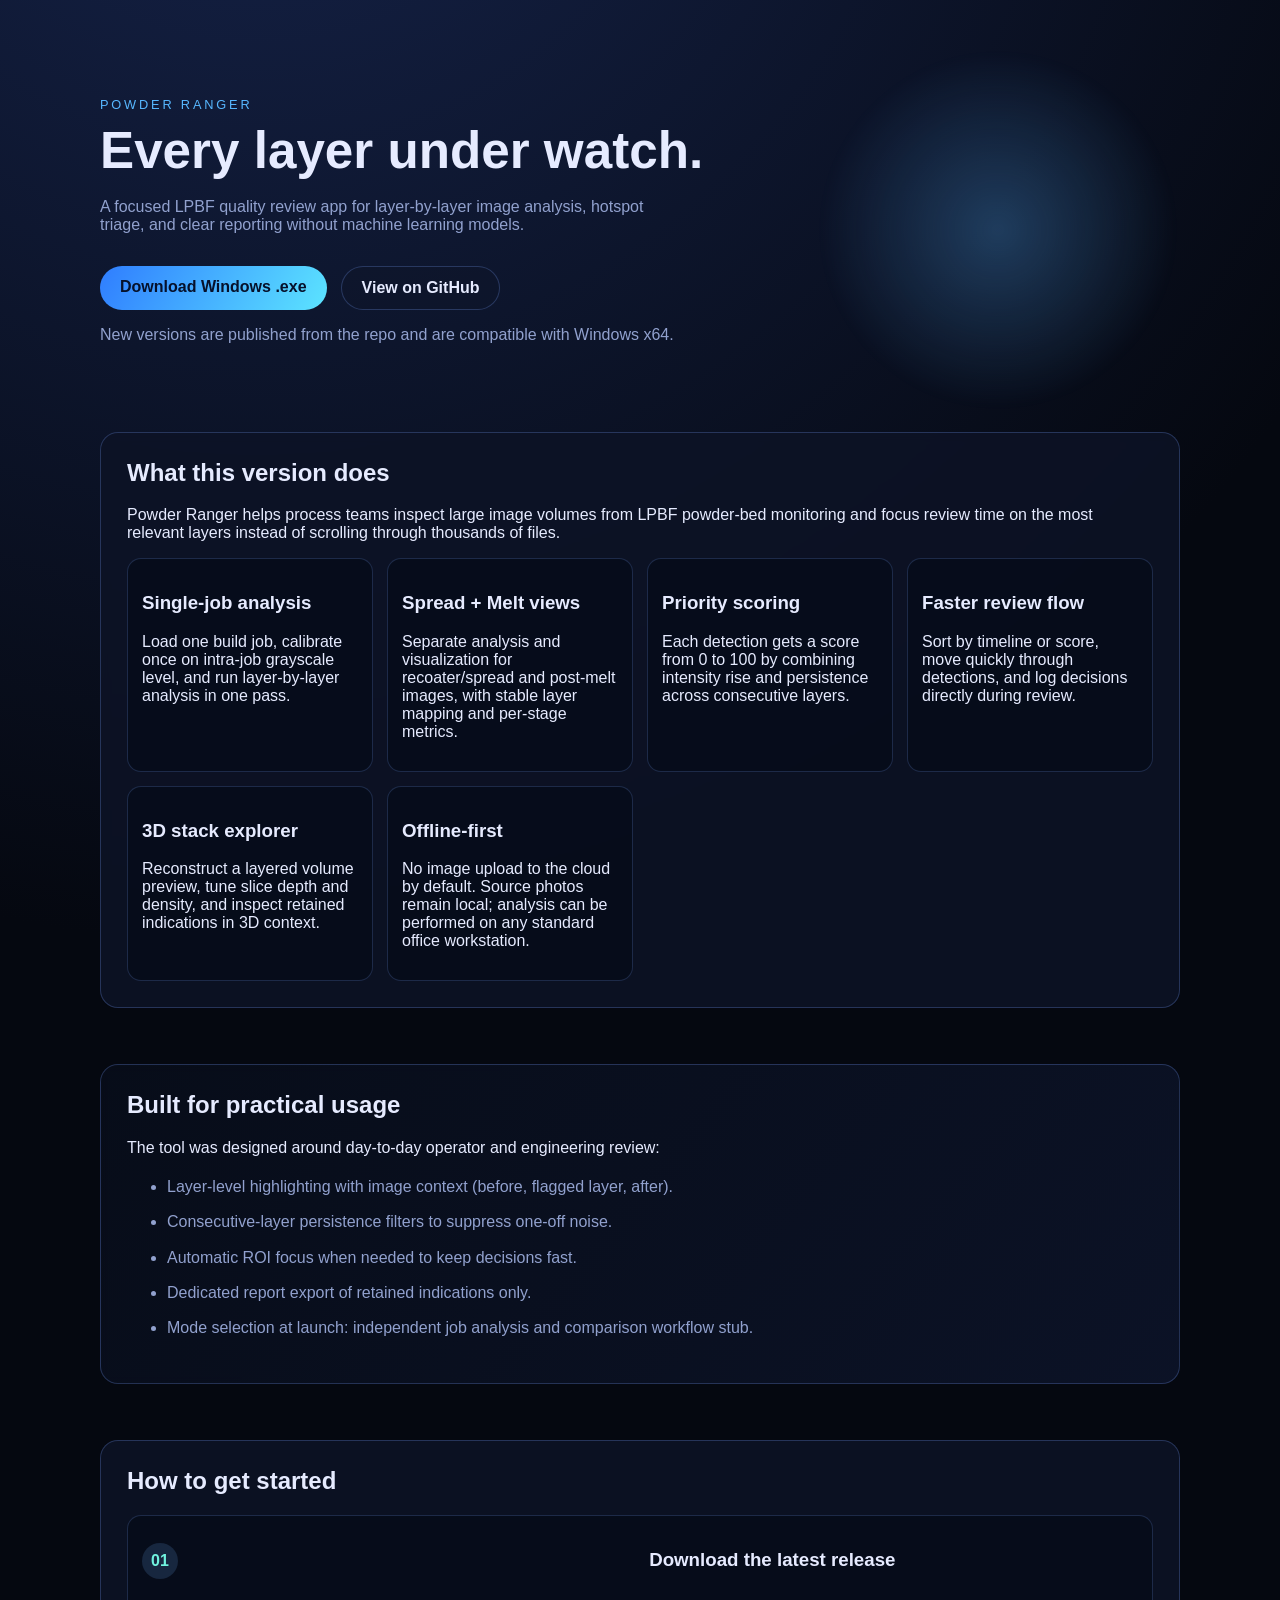
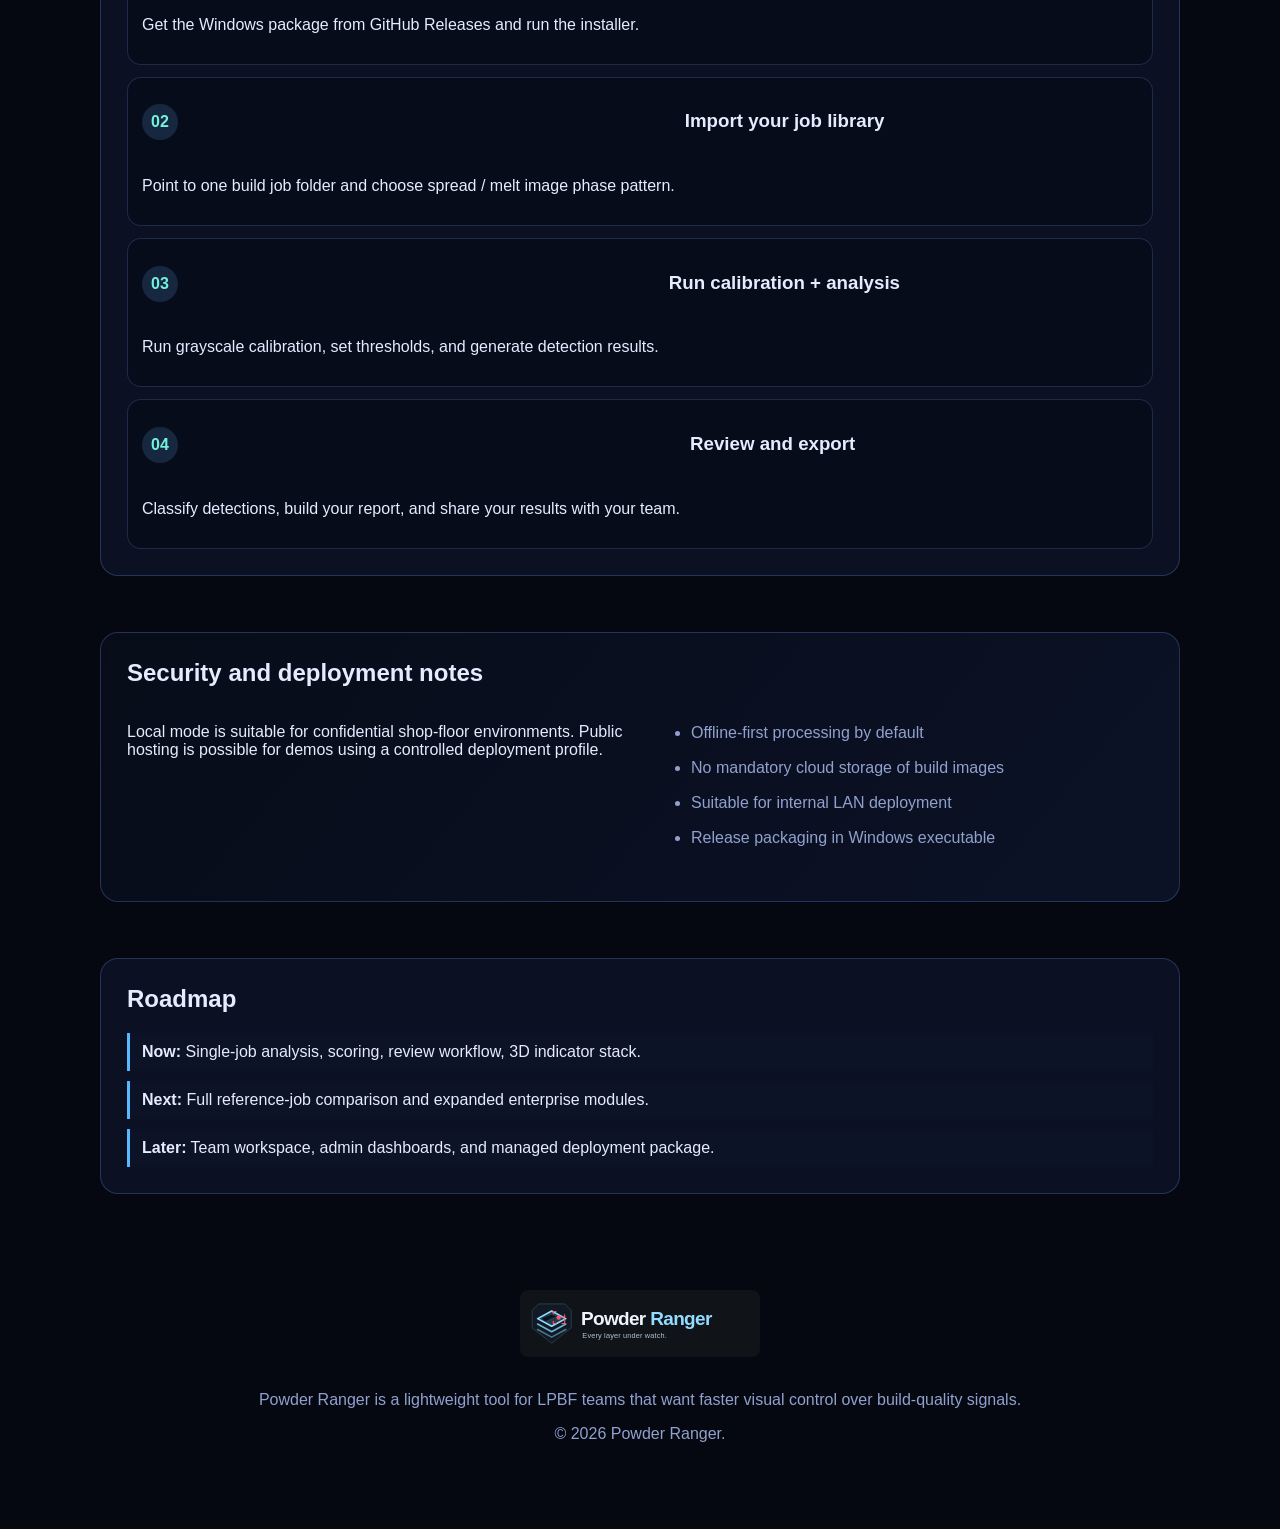
==== lpbf_inspector/docs/index.html @ 80b5e418 "chore: publish clean project snapshot" ====
<!doctype html>
<html lang="en">
<head>
  <meta charset="utf-8" />
  <meta name="viewport" content="width=device-width, initial-scale=1" />
  <title>Powder Ranger — Powders + Layer Monitoring</title>
  <meta
    name="description"
    content="Powder Ranger is an offline LPBF build-monitoring tool for fast visual triage of melt-pool and powder-bed image sequences."
  />
  <link rel="icon" type="image/svg+xml" href="assets/powder-ranger-icon.svg" />
  <link rel="preconnect" href="https://fonts.gstatic.com" />
  <link rel="stylesheet" href="styles.css" />
</head>
<body>
  <header class="hero">
    <div class="container">
      <p class="eyebrow">Powder Ranger</p>
      <h1>Every layer under watch.</h1>
      <p class="subtitle">
        A focused LPBF quality review app for layer-by-layer image analysis, hotspot triage,
        and clear reporting without machine learning models.
      </p>
      <div class="hero-actions">
        <a class="btn btn-primary" href="https://github.com/YOUR_ORG/YOUR_REPO/releases/latest" target="_blank" rel="noopener">
          Download Windows .exe
        </a>
        <a class="btn btn-secondary" href="https://github.com/YOUR_ORG/YOUR_REPO" target="_blank" rel="noopener">
          View on GitHub
        </a>
      </div>
      <p class="muted">
        New versions are published from the repo and are compatible with Windows x64.
      </p>
    </div>
    <div class="glow" aria-hidden="true"></div>
  </header>

  <main>
    <section class="container section">
      <h2>What this version does</h2>
      <p>
        Powder Ranger helps process teams inspect large image volumes from LPBF powder-bed monitoring
        and focus review time on the most relevant layers instead of scrolling through thousands of files.
      </p>
      <div class="grid cards">
        <article>
          <h3>Single-job analysis</h3>
          <p>
            Load one build job, calibrate once on intra-job grayscale level, and run layer-by-layer
            analysis in one pass.
          </p>
        </article>
        <article>
          <h3>Spread + Melt views</h3>
          <p>
            Separate analysis and visualization for recoater/spread and post-melt images, with stable layer mapping and
            per-stage metrics.
          </p>
        </article>
        <article>
          <h3>Priority scoring</h3>
          <p>
            Each detection gets a score from 0 to 100 by combining intensity rise and persistence across
            consecutive layers.
          </p>
        </article>
        <article>
          <h3>Faster review flow</h3>
          <p>
            Sort by timeline or score, move quickly through detections, and log decisions directly
            during review.
          </p>
        </article>
        <article>
          <h3>3D stack explorer</h3>
          <p>
            Reconstruct a layered volume preview, tune slice depth and density, and inspect retained indications
            in 3D context.
          </p>
        </article>
        <article>
          <h3>Offline-first</h3>
          <p>
            No image upload to the cloud by default. Source photos remain local; analysis can be performed on any
            standard office workstation.
          </p>
        </article>
      </div>
    </section>

    <section class="container section alt">
      <h2>Built for practical usage</h2>
      <div class="feature-list">
        <p>
          The tool was designed around day-to-day operator and engineering review:
        </p>
        <ul>
          <li>Layer-level highlighting with image context (before, flagged layer, after).</li>
          <li>Consecutive-layer persistence filters to suppress one-off noise.</li>
          <li>Automatic ROI focus when needed to keep decisions fast.</li>
          <li>Dedicated report export of retained indications only.</li>
          <li>Mode selection at launch: independent job analysis and comparison workflow stub.</li>
        </ul>
      </div>
    </section>

    <section class="container section">
      <h2>How to get started</h2>
      <div class="steps">
        <article>
          <span>01</span>
          <h3>Download the latest release</h3>
          <p>Get the Windows package from GitHub Releases and run the installer.</p>
        </article>
        <article>
          <span>02</span>
          <h3>Import your job library</h3>
          <p>Point to one build job folder and choose spread / melt image phase pattern.</p>
        </article>
        <article>
          <span>03</span>
          <h3>Run calibration + analysis</h3>
          <p>Run grayscale calibration, set thresholds, and generate detection results.</p>
        </article>
        <article>
          <span>04</span>
          <h3>Review and export</h3>
          <p>Classify detections, build your report, and share your results with your team.</p>
        </article>
      </div>
    </section>

    <section class="container section alt">
      <h2>Security and deployment notes</h2>
      <div class="grid split">
        <p>
          Local mode is suitable for confidential shop-floor environments.
          Public hosting is possible for demos using a controlled deployment profile.
        </p>
        <ul>
          <li>Offline-first processing by default</li>
          <li>No mandatory cloud storage of build images</li>
          <li>Suitable for internal LAN deployment</li>
          <li>Release packaging in Windows executable</li>
        </ul>
      </div>
    </section>

    <section class="container section">
      <h2>Roadmap</h2>
      <div class="timeline">
        <div><strong>Now:</strong> Single-job analysis, scoring, review workflow, 3D indicator stack.</div>
        <div><strong>Next:</strong> Full reference-job comparison and expanded enterprise modules.</div>
        <div><strong>Later:</strong> Team workspace, admin dashboards, and managed deployment package.</div>
      </div>
    </section>
  </main>

  <footer>
    <div class="container">
      <img src="assets/powder-ranger-logo.svg" alt="Powder Ranger logo" />
      <p>Powder Ranger is a lightweight tool for LPBF teams that want faster visual control over build-quality signals.</p>
      <p>© <span id="year"></span> Powder Ranger.</p>
    </div>
  </footer>

  <script>
    document.getElementById('year').textContent = new Date().getFullYear();
  </script>
</body>
</html>
---- lpbf_inspector/docs/styles.css ----
:root {
  --bg: #050810;
  --panel: rgba(14, 19, 38, 0.85);
  --text: #e6ebff;
  --muted: #91a1ce;
  --brand: #57b7ff;
  --brand-2: #70f2de;
  --line: rgba(120, 160, 255, 0.25);
  --ok: #72ffb8;
}

* {
  box-sizing: border-box;
}

html,
body {
  margin: 0;
  padding: 0;
  font-family: "Trebuchet MS", "Segoe UI", Arial, sans-serif;
  background: radial-gradient(circle at 20% -10%, #16244c 0%, var(--bg) 35%),
    linear-gradient(140deg, #081029 0%, #03050c 60%);
  color: var(--text);
}

a {
  color: var(--text);
  text-decoration: none;
}

.container {
  width: min(1080px, calc(100% - 48px));
  margin: 0 auto;
}

.hero {
  position: relative;
  padding: 84px 0 72px;
  overflow: hidden;
}

.eyebrow {
  color: var(--brand);
  letter-spacing: 0.22em;
  font-size: 0.8rem;
  text-transform: uppercase;
  margin-bottom: 12px;
}

h1 {
  font-size: clamp(2rem, 4vw, 3.6rem);
  margin: 0;
  line-height: 1.05;
}

.subtitle {
  max-width: 66ch;
  color: var(--muted);
  margin: 20px 0 32px;
}

.hero-actions {
  display: flex;
  gap: 14px;
  flex-wrap: wrap;
}

.btn {
  display: inline-block;
  padding: 12px 20px;
  border-radius: 999px;
  font-weight: 600;
}

.btn-primary {
  background: linear-gradient(120deg, #2f7dff, #5ce4ff);
  color: #06112b;
}

.btn-secondary {
  border: 1px solid var(--line);
  background: rgba(16, 22, 42, 0.55);
}

.muted {
  color: var(--muted);
  margin-top: 16px;
}

.glow {
  position: absolute;
  width: 360px;
  height: 360px;
  background: radial-gradient(circle, rgba(88, 178, 255, 0.28) 0%, transparent 70%);
  top: 50px;
  right: 8%;
  filter: blur(4px);
}

.section {
  margin-bottom: 56px;
  padding: 26px;
  border: 1px solid var(--line);
  border-radius: 18px;
  background: var(--panel);
  backdrop-filter: blur(5px);
}

.section h2 {
  margin-top: 0;
}

.cards {
  display: grid;
  grid-template-columns: repeat(auto-fit, minmax(220px, 1fr));
  gap: 14px;
}

.cards article,
.steps article {
  border: 1px solid rgba(120, 160, 255, 0.2);
  border-radius: 14px;
  padding: 14px;
  background: rgba(6, 11, 24, 0.65);
}

.feature-list ul,
.split ul {
  margin-top: 12px;
  color: var(--muted);
  line-height: 1.7;
}

.steps {
  display: grid;
  gap: 12px;
}

.steps article {
  display: grid;
  grid-template-columns: auto 1fr;
  gap: 10px;
  align-items: baseline;
}

.steps span {
  width: 36px;
  height: 36px;
  border-radius: 50%;
  display: inline-flex;
  align-items: center;
  justify-content: center;
  background: rgba(113, 181, 255, 0.16);
  color: var(--brand-2);
  font-weight: 700;
}

.split {
  display: grid;
  grid-template-columns: 1fr 1fr;
  gap: 22px;
  align-items: start;
}

.timeline {
  display: grid;
  gap: 10px;
}

.timeline div {
  padding: 10px 12px;
  background: rgba(16, 22, 42, 0.55);
  border-left: 3px solid var(--brand);
}

main .alt {
  background: linear-gradient(130deg, rgba(8, 13, 26, 0.88), rgba(14, 21, 44, 0.82));
}

footer {
  padding: 40px 0 70px;
  text-align: center;
  color: var(--muted);
}

footer img {
  max-width: 240px;
  margin-bottom: 14px;
}

li {
  margin-bottom: 8px;
}

@media (max-width: 780px) {
  .split {
    grid-template-columns: 1fr;
  }

  .container {
    width: min(1080px, calc(100% - 24px));
  }
}
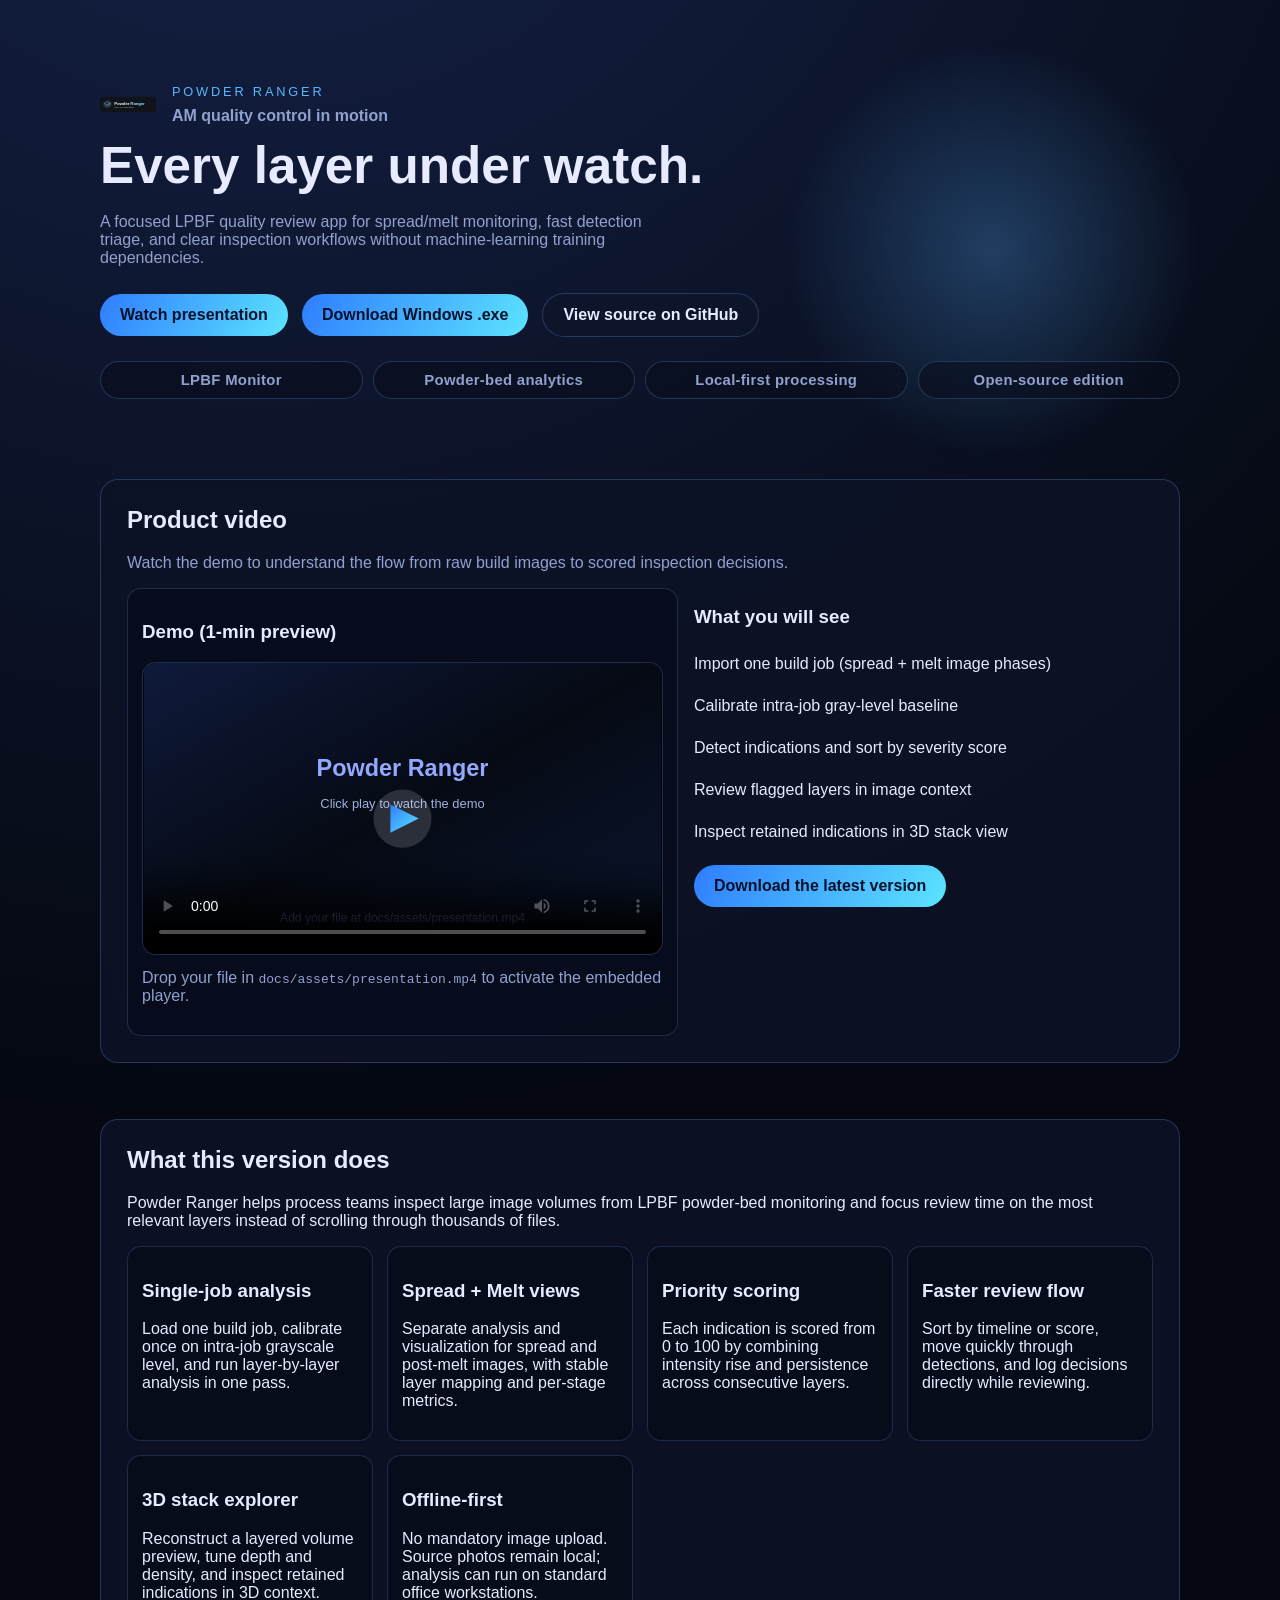
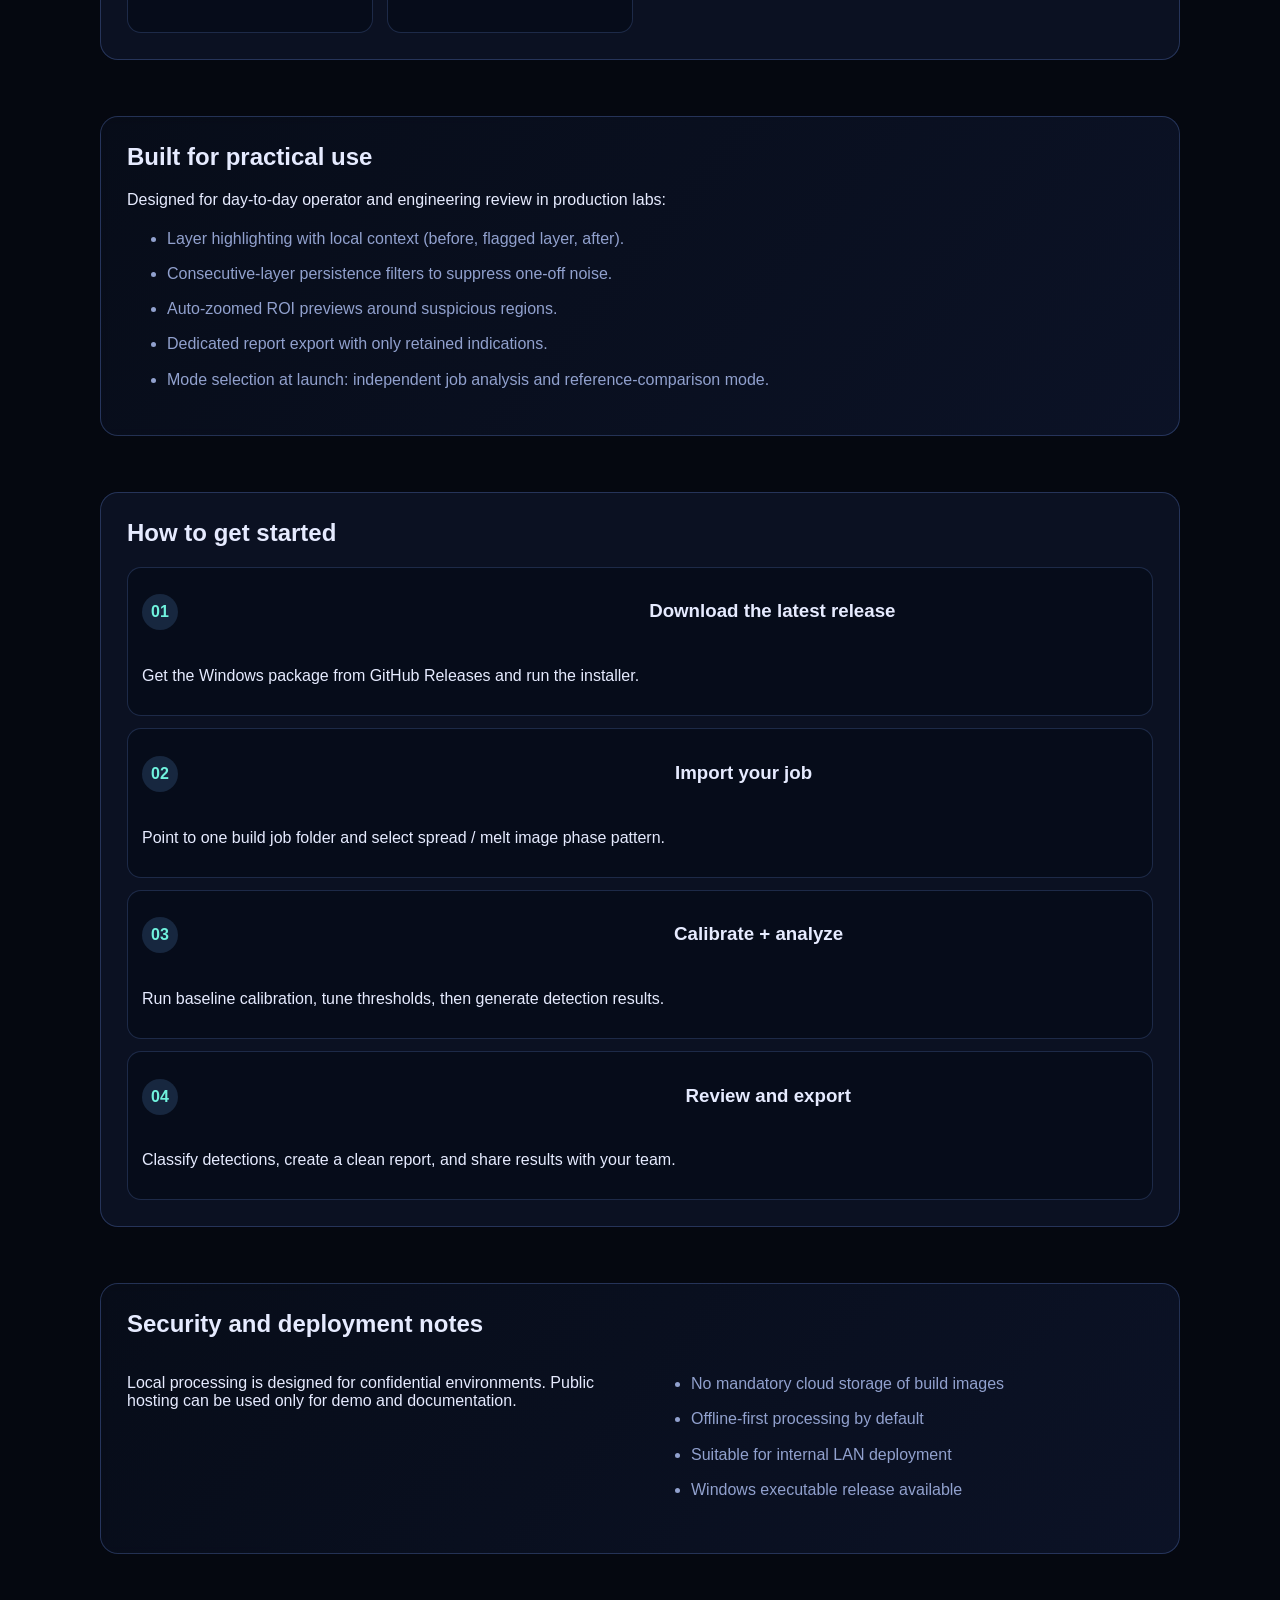
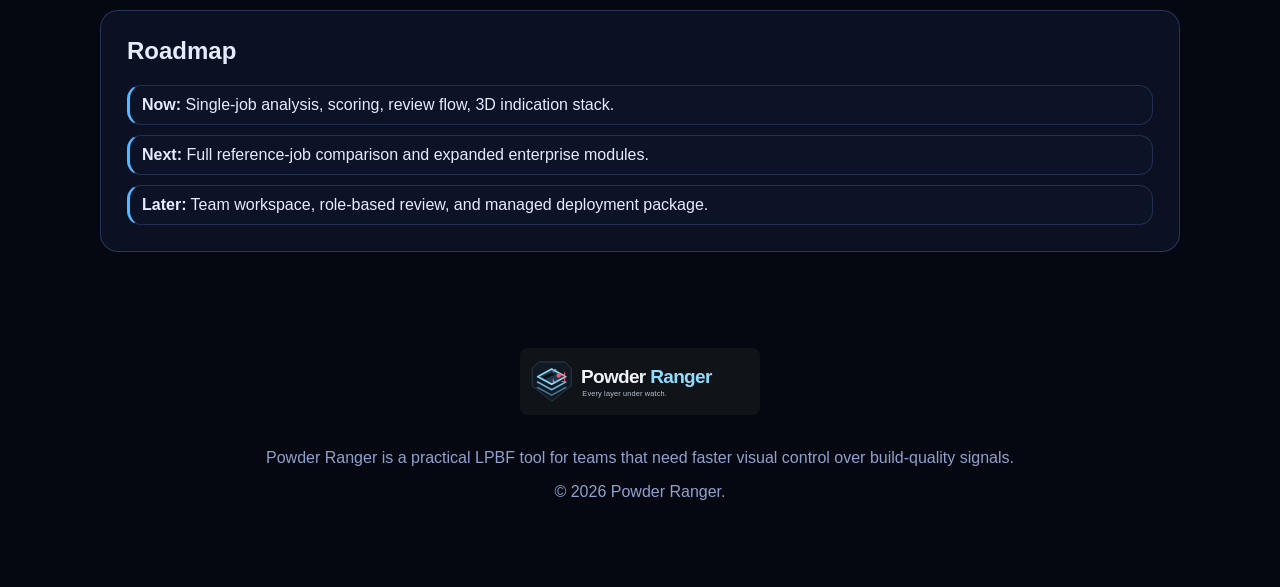
==== commit c0682399: "feat: enrich landing page with logos, hero updates and demo media section" ====
--- a/lpbf_inspector/docs/index.html
+++ b/lpbf_inspector/docs/index.html
@@ -3,10 +3,10 @@
 <head>
   <meta charset="utf-8" />
   <meta name="viewport" content="width=device-width, initial-scale=1" />
-  <title>Powder Ranger — Powders + Layer Monitoring</title>
+  <title>Powder Ranger — Every Layer Under Watch</title>
   <meta
     name="description"
-    content="Powder Ranger is an offline LPBF build-monitoring tool for fast visual triage of melt-pool and powder-bed image sequences."
+    content="Powder Ranger is an offline LPBF build-monitoring platform for fast visual triage of layer-by-layer image sequences, with scoring, persistence filtering and 3D indication mapping."
   />
   <link rel="icon" type="image/svg+xml" href="assets/powder-ranger-icon.svg" />
   <link rel="preconnect" href="https://fonts.gstatic.com" />
@@ -14,93 +14,131 @@
 </head>
 <body>
   <header class="hero">
-    <div class="container">
-      <p class="eyebrow">Powder Ranger</p>
+    <div class="container hero-content">
+      <div class="hero-brand-row">
+        <img class="hero-logo" src="assets/powder-ranger-logo.svg" alt="Powder Ranger logo" />
+        <div>
+          <p class="eyebrow">Powder Ranger</p>
+          <p class="hero-kicker">AM quality control in motion</p>
+        </div>
+      </div>
+
       <h1>Every layer under watch.</h1>
       <p class="subtitle">
-        A focused LPBF quality review app for layer-by-layer image analysis, hotspot triage,
-        and clear reporting without machine learning models.
+        A focused LPBF quality review app for spread/melt monitoring, fast detection triage, and clear inspection workflows without
+        machine-learning training dependencies.
       </p>
+
       <div class="hero-actions">
-        <a class="btn btn-primary" href="https://github.com/YOUR_ORG/YOUR_REPO/releases/latest" target="_blank" rel="noopener">
+        <a class="btn btn-primary" href="#demo">Watch presentation</a>
+        <a class="btn btn-primary" href="https://github.com/ideamatch0/POWDER_RANGERS_FREEALM/releases/latest" target="_blank" rel="noopener">
           Download Windows .exe
         </a>
-        <a class="btn btn-secondary" href="https://github.com/YOUR_ORG/YOUR_REPO" target="_blank" rel="noopener">
-          View on GitHub
+        <a class="btn btn-secondary" href="https://github.com/ideamatch0/POWDER_RANGERS_FREEALM" target="_blank" rel="noopener">
+          View source on GitHub
         </a>
       </div>
-      <p class="muted">
-        New versions are published from the repo and are compatible with Windows x64.
-      </p>
+
+      <div class="logo-strip" aria-label="Product logos and stack">
+        <div class="logo-pill">LPBF Monitor</div>
+        <div class="logo-pill">Powder-bed analytics</div>
+        <div class="logo-pill">Local-first processing</div>
+        <div class="logo-pill">Open-source edition</div>
+      </div>
     </div>
+
     <div class="glow" aria-hidden="true"></div>
   </header>
 
   <main>
+    <section id="demo" class="container section">
+      <h2>Product video</h2>
+      <p class="muted section-intro">Watch the demo to understand the flow from raw build images to scored inspection decisions.</p>
+      <div class="video-grid">
+        <article class="video-panel">
+          <h3>Demo (1-min preview)</h3>
+          <div class="video-wrap">
+            <video controls preload="metadata" poster="assets/presentation-poster.svg">
+              <source src="assets/presentation.mp4" type="video/mp4" />
+              Your browser does not support the HTML5 video tag.
+            </video>
+            <p class="muted mt-sm">Drop your file in <code>docs/assets/presentation.mp4</code> to activate the embedded player.</p>
+          </div>
+        </article>
+        <article>
+          <h3>What you will see</h3>
+          <ul class="feature-list compact">
+            <li>Import one build job (spread + melt image phases)</li>
+            <li>Calibrate intra-job gray-level baseline</li>
+            <li>Detect indications and sort by severity score</li>
+            <li>Review flagged layers in image context</li>
+            <li>Inspect retained indications in 3D stack view</li>
+          </ul>
+          <a class="btn btn-primary" href="https://github.com/ideamatch0/POWDER_RANGERS_FREEALM/releases/latest" target="_blank" rel="noopener">
+            Download the latest version
+          </a>
+        </article>
+      </div>
+    </section>
+
     <section class="container section">
       <h2>What this version does</h2>
       <p>
-        Powder Ranger helps process teams inspect large image volumes from LPBF powder-bed monitoring
-        and focus review time on the most relevant layers instead of scrolling through thousands of files.
+        Powder Ranger helps process teams inspect large image volumes from LPBF powder-bed monitoring and focus review time on the
+        most relevant layers instead of scrolling through thousands of files.
       </p>
       <div class="grid cards">
         <article>
           <h3>Single-job analysis</h3>
           <p>
-            Load one build job, calibrate once on intra-job grayscale level, and run layer-by-layer
-            analysis in one pass.
+            Load one build job, calibrate once on intra-job grayscale level, and run layer-by-layer analysis in one pass.
           </p>
         </article>
         <article>
           <h3>Spread + Melt views</h3>
           <p>
-            Separate analysis and visualization for recoater/spread and post-melt images, with stable layer mapping and
-            per-stage metrics.
+            Separate analysis and visualization for spread and post-melt images, with stable layer mapping and per-stage metrics.
           </p>
         </article>
         <article>
           <h3>Priority scoring</h3>
           <p>
-            Each detection gets a score from 0 to 100 by combining intensity rise and persistence across
-            consecutive layers.
+            Each indication is scored from 0 to 100 by combining intensity rise and persistence across consecutive layers.
           </p>
         </article>
         <article>
           <h3>Faster review flow</h3>
           <p>
-            Sort by timeline or score, move quickly through detections, and log decisions directly
-            during review.
+            Sort by timeline or score, move quickly through detections, and log decisions directly while reviewing.
           </p>
         </article>
         <article>
           <h3>3D stack explorer</h3>
           <p>
-            Reconstruct a layered volume preview, tune slice depth and density, and inspect retained indications
-            in 3D context.
+            Reconstruct a layered volume preview, tune depth and density, and inspect retained indications in 3D context.
           </p>
         </article>
         <article>
           <h3>Offline-first</h3>
           <p>
-            No image upload to the cloud by default. Source photos remain local; analysis can be performed on any
-            standard office workstation.
+            No mandatory image upload. Source photos remain local; analysis can run on standard office workstations.
           </p>
         </article>
       </div>
     </section>
 
     <section class="container section alt">
-      <h2>Built for practical usage</h2>
+      <h2>Built for practical use</h2>
       <div class="feature-list">
         <p>
-          The tool was designed around day-to-day operator and engineering review:
+          Designed for day-to-day operator and engineering review in production labs:
         </p>
         <ul>
-          <li>Layer-level highlighting with image context (before, flagged layer, after).</li>
+          <li>Layer highlighting with local context (before, flagged layer, after).</li>
           <li>Consecutive-layer persistence filters to suppress one-off noise.</li>
-          <li>Automatic ROI focus when needed to keep decisions fast.</li>
-          <li>Dedicated report export of retained indications only.</li>
-          <li>Mode selection at launch: independent job analysis and comparison workflow stub.</li>
+          <li>Auto-zoomed ROI previews around suspicious regions.</li>
+          <li>Dedicated report export with only retained indications.</li>
+          <li>Mode selection at launch: independent job analysis and reference-comparison mode.</li>
         </ul>
       </div>
     </section>
@@ -115,18 +153,18 @@
         </article>
         <article>
           <span>02</span>
-          <h3>Import your job library</h3>
-          <p>Point to one build job folder and choose spread / melt image phase pattern.</p>
+          <h3>Import your job</h3>
+          <p>Point to one build job folder and select spread / melt image phase pattern.</p>
         </article>
         <article>
           <span>03</span>
-          <h3>Run calibration + analysis</h3>
-          <p>Run grayscale calibration, set thresholds, and generate detection results.</p>
+          <h3>Calibrate + analyze</h3>
+          <p>Run baseline calibration, tune thresholds, then generate detection results.</p>
         </article>
         <article>
           <span>04</span>
           <h3>Review and export</h3>
-          <p>Classify detections, build your report, and share your results with your team.</p>
+          <p>Classify detections, create a clean report, and share results with your team.</p>
         </article>
       </div>
     </section>
@@ -135,14 +173,13 @@
       <h2>Security and deployment notes</h2>
       <div class="grid split">
         <p>
-          Local mode is suitable for confidential shop-floor environments.
-          Public hosting is possible for demos using a controlled deployment profile.
+          Local processing is designed for confidential environments. Public hosting can be used only for demo and documentation.
         </p>
         <ul>
+          <li>No mandatory cloud storage of build images</li>
           <li>Offline-first processing by default</li>
-          <li>No mandatory cloud storage of build images</li>
           <li>Suitable for internal LAN deployment</li>
-          <li>Release packaging in Windows executable</li>
+          <li>Windows executable release available</li>
         </ul>
       </div>
     </section>
@@ -150,9 +187,9 @@
     <section class="container section">
       <h2>Roadmap</h2>
       <div class="timeline">
-        <div><strong>Now:</strong> Single-job analysis, scoring, review workflow, 3D indicator stack.</div>
+        <div><strong>Now:</strong> Single-job analysis, scoring, review flow, 3D indication stack.</div>
         <div><strong>Next:</strong> Full reference-job comparison and expanded enterprise modules.</div>
-        <div><strong>Later:</strong> Team workspace, admin dashboards, and managed deployment package.</div>
+        <div><strong>Later:</strong> Team workspace, role-based review, and managed deployment package.</div>
       </div>
     </section>
   </main>
@@ -160,7 +197,7 @@
   <footer>
     <div class="container">
       <img src="assets/powder-ranger-logo.svg" alt="Powder Ranger logo" />
-      <p>Powder Ranger is a lightweight tool for LPBF teams that want faster visual control over build-quality signals.</p>
+      <p>Powder Ranger is a practical LPBF tool for teams that need faster visual control over build-quality signals.</p>
       <p>© <span id="year"></span> Powder Ranger.</p>
     </div>
   </footer>
--- a/lpbf_inspector/docs/styles.css
+++ b/lpbf_inspector/docs/styles.css
@@ -39,12 +39,35 @@
   overflow: hidden;
 }
 
+.hero-content {
+  position: relative;
+  z-index: 1;
+}
+
 .eyebrow {
   color: var(--brand);
   letter-spacing: 0.22em;
   font-size: 0.8rem;
   text-transform: uppercase;
-  margin-bottom: 12px;
+  margin: 0;
+}
+
+.hero-kicker {
+  margin: 8px 0 0;
+  color: var(--muted);
+  font-weight: 600;
+}
+
+.hero-brand-row {
+  display: flex;
+  align-items: center;
+  gap: 16px;
+  margin-bottom: 14px;
+}
+
+.hero-logo {
+  width: 56px;
+  height: auto;
 }
 
 h1 {
@@ -56,13 +79,14 @@
 .subtitle {
   max-width: 66ch;
   color: var(--muted);
-  margin: 20px 0 32px;
+  margin: 20px 0 26px;
 }
 
 .hero-actions {
   display: flex;
   gap: 14px;
   flex-wrap: wrap;
+  align-items: center;
 }
 
 .btn {
@@ -84,17 +108,43 @@
 
 .muted {
   color: var(--muted);
-  margin-top: 16px;
+}
+
+.mt-sm {
+  margin-top: 10px;
 }
 
 .glow {
   position: absolute;
-  width: 360px;
-  height: 360px;
+  width: 420px;
+  height: 420px;
   background: radial-gradient(circle, rgba(88, 178, 255, 0.28) 0%, transparent 70%);
-  top: 50px;
-  right: 8%;
+  top: 40px;
+  right: 6%;
   filter: blur(4px);
+}
+
+.logo-strip {
+  display: grid;
+  grid-template-columns: repeat(auto-fit, minmax(170px, 1fr));
+  gap: 10px;
+  margin-top: 24px;
+}
+
+.logo-pill {
+  padding: 10px 14px;
+  border-radius: 999px;
+  border: 1px solid var(--line);
+  background: rgba(8, 13, 26, 0.55);
+  color: var(--muted);
+  text-align: center;
+  font-weight: 600;
+  letter-spacing: 0.02em;
+  font-size: 0.93rem;
+}
+
+main {
+  padding-top: 8px;
 }
 
 .section {
@@ -110,6 +160,10 @@
   margin-top: 0;
 }
 
+.section-intro {
+  margin-top: 0;
+}
+
 .cards {
   display: grid;
   grid-template-columns: repeat(auto-fit, minmax(220px, 1fr));
@@ -117,7 +171,10 @@
 }
 
 .cards article,
-.steps article {
+.steps article,
+.logo-tile,
+.video-panel,
+.timeline div {
   border: 1px solid rgba(120, 160, 255, 0.2);
   border-radius: 14px;
   padding: 14px;
@@ -129,6 +186,37 @@
   margin-top: 12px;
   color: var(--muted);
   line-height: 1.7;
+}
+
+.feature-list.compact {
+  list-style: none;
+  padding-left: 0;
+}
+
+.feature-list.compact li {
+  padding: 8px 0 8px 0;
+}
+
+.video-grid {
+  display: grid;
+  grid-template-columns: 1.2fr 1fr;
+  gap: 16px;
+}
+
+.video-wrap {
+  margin-top: 12px;
+}
+
+.video-wrap video,
+.video-wrap iframe {
+  width: 100%;
+  border: 1px solid var(--line);
+  border-radius: 14px;
+  background: #02050d;
+}
+
+.video-wrap video {
+  aspect-ratio: 16 / 9;
 }
 
 .steps {
@@ -193,7 +281,8 @@
 }
 
 @media (max-width: 780px) {
-  .split {
+  .split,
+  .video-grid {
     grid-template-columns: 1fr;
   }
 
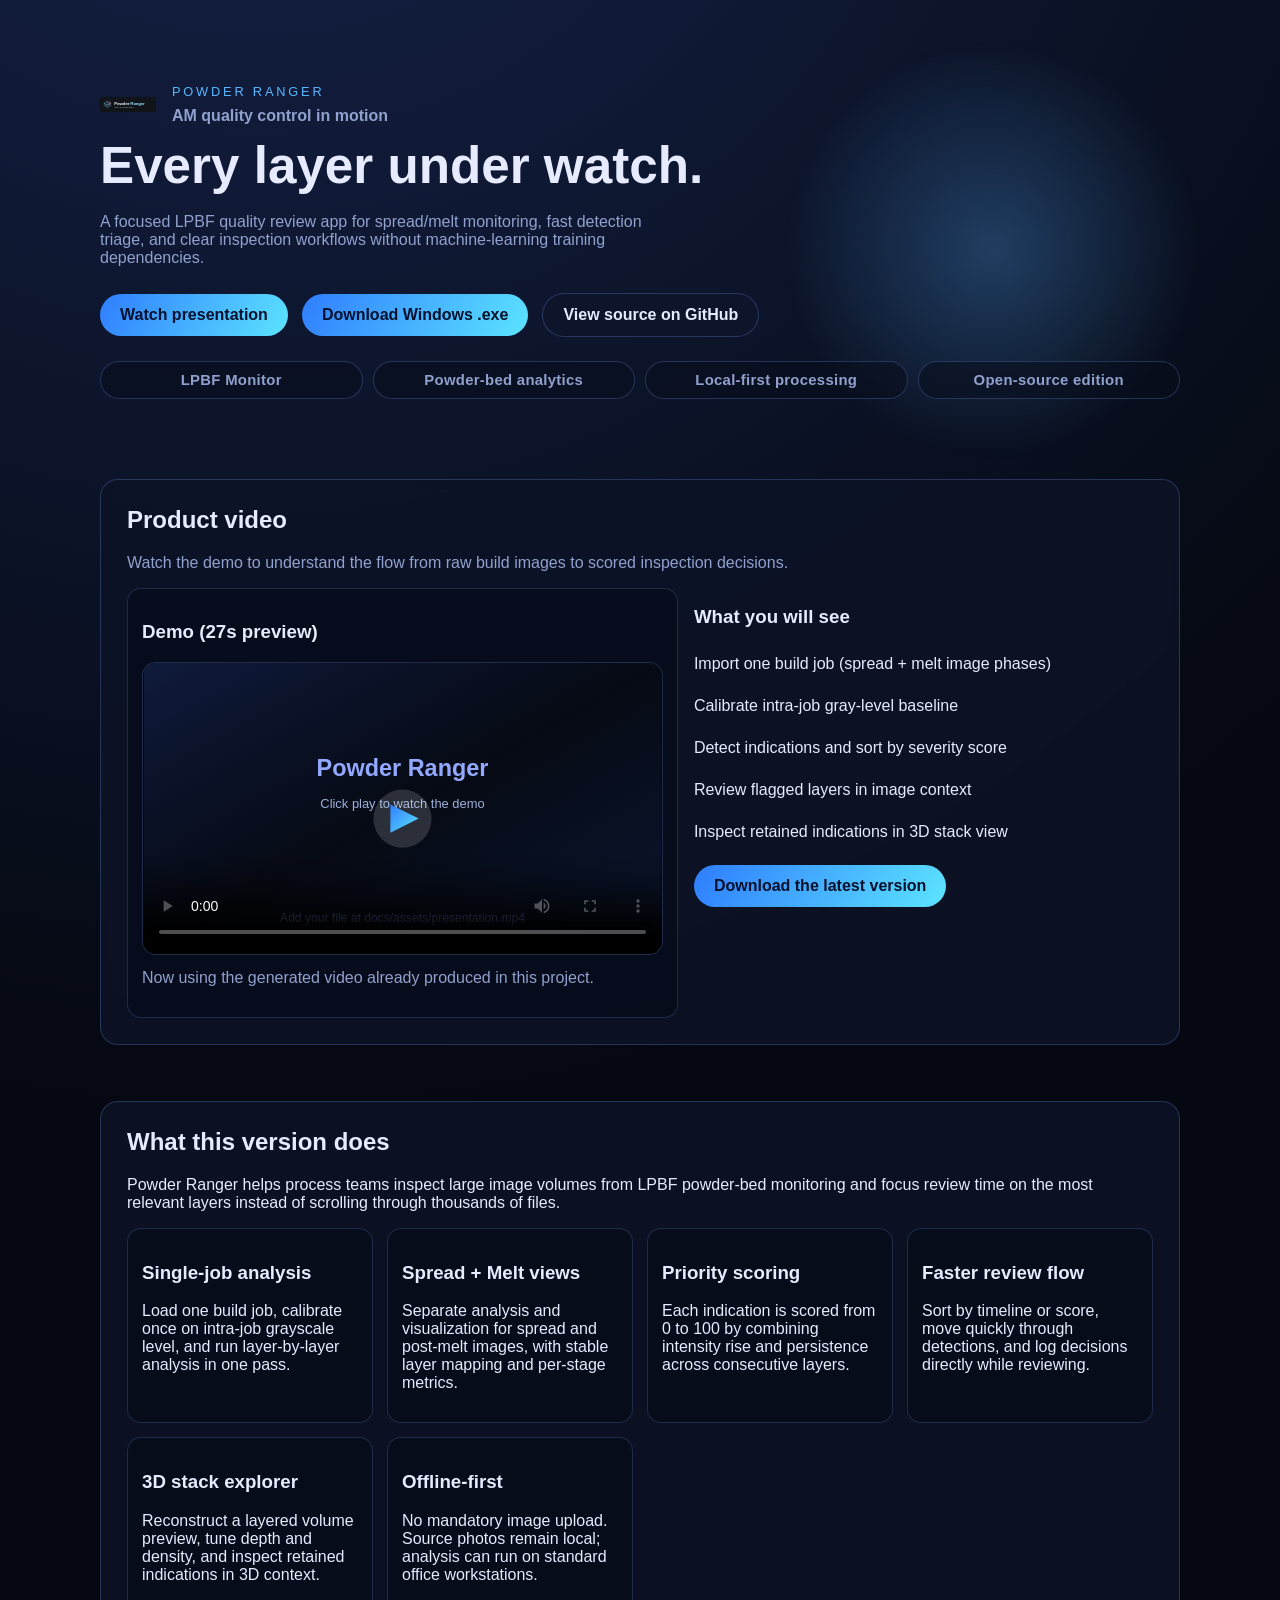
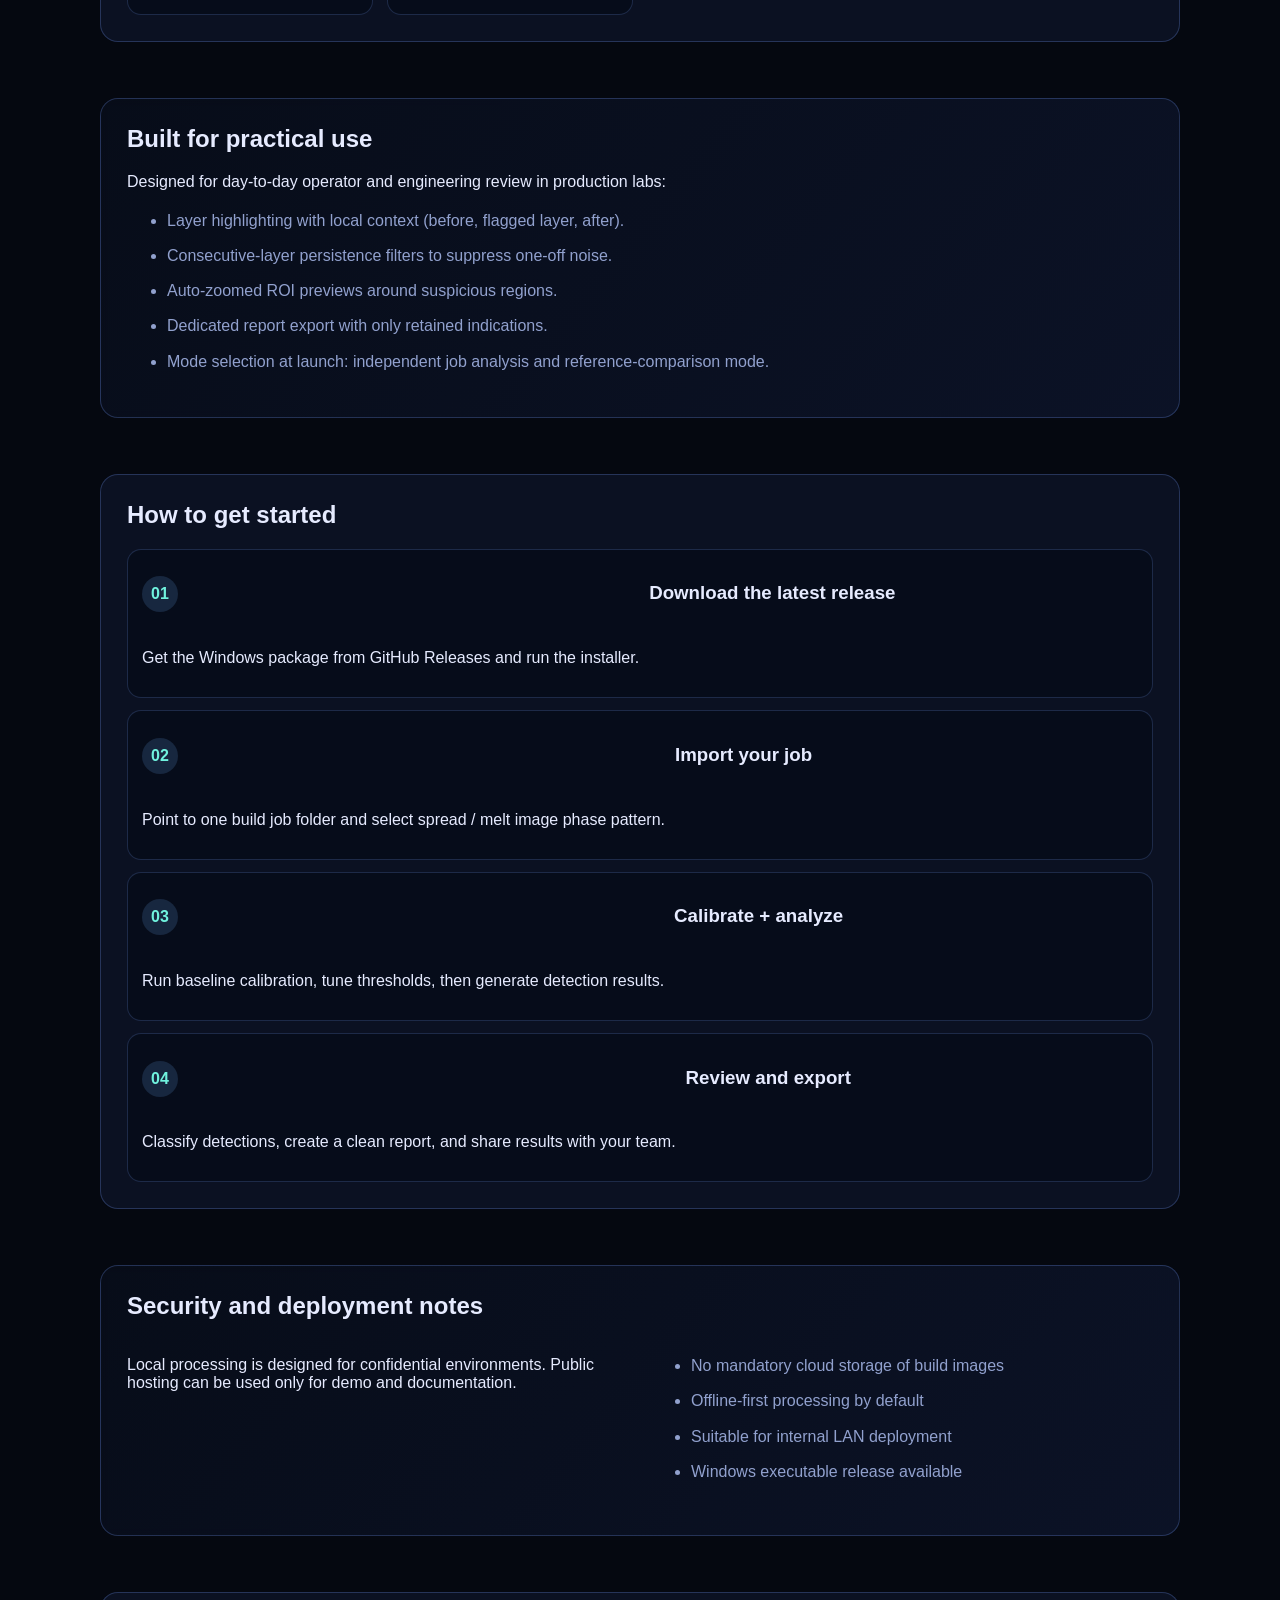
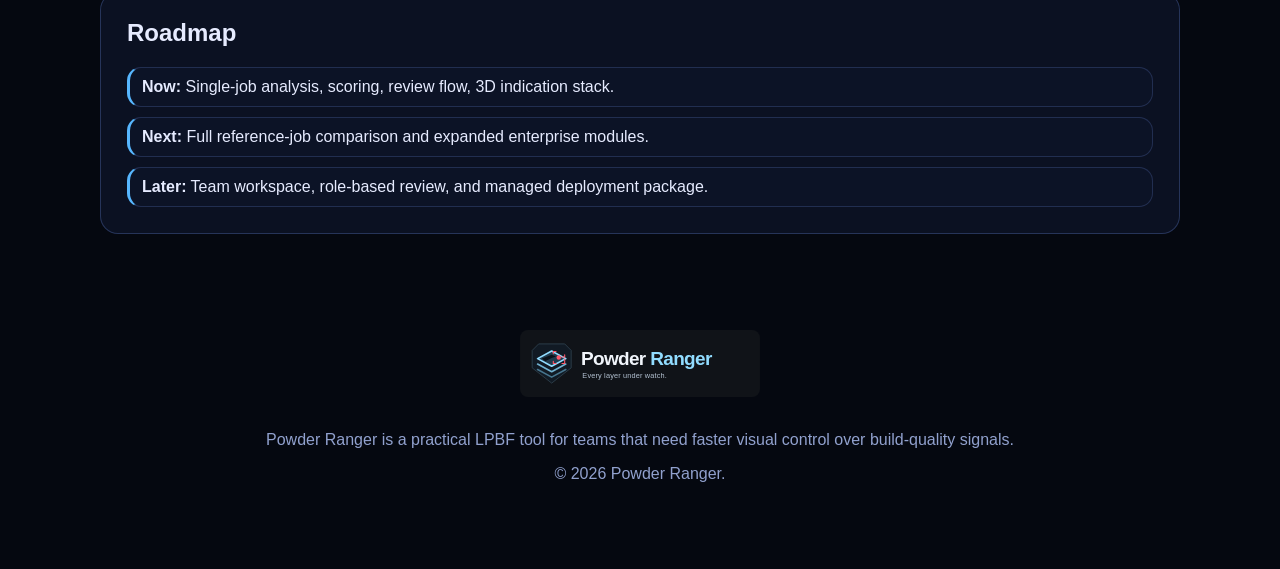
==== commit 74ff9a9b: "Use generated demo video in GitHub Pages landing" ====
--- a/lpbf_inspector/docs/index.html
+++ b/lpbf_inspector/docs/index.html
@@ -56,13 +56,13 @@
       <p class="muted section-intro">Watch the demo to understand the flow from raw build images to scored inspection decisions.</p>
       <div class="video-grid">
         <article class="video-panel">
-          <h3>Demo (1-min preview)</h3>
+          <h3>Demo (27s preview)</h3>
           <div class="video-wrap">
             <video controls preload="metadata" poster="assets/presentation-poster.svg">
               <source src="assets/presentation.mp4" type="video/mp4" />
               Your browser does not support the HTML5 video tag.
             </video>
-            <p class="muted mt-sm">Drop your file in <code>docs/assets/presentation.mp4</code> to activate the embedded player.</p>
+            <p class="muted mt-sm">Now using the generated video already produced in this project.</p>
           </div>
         </article>
         <article>
@@ -207,3 +207,4 @@
   </script>
 </body>
 </html>
+
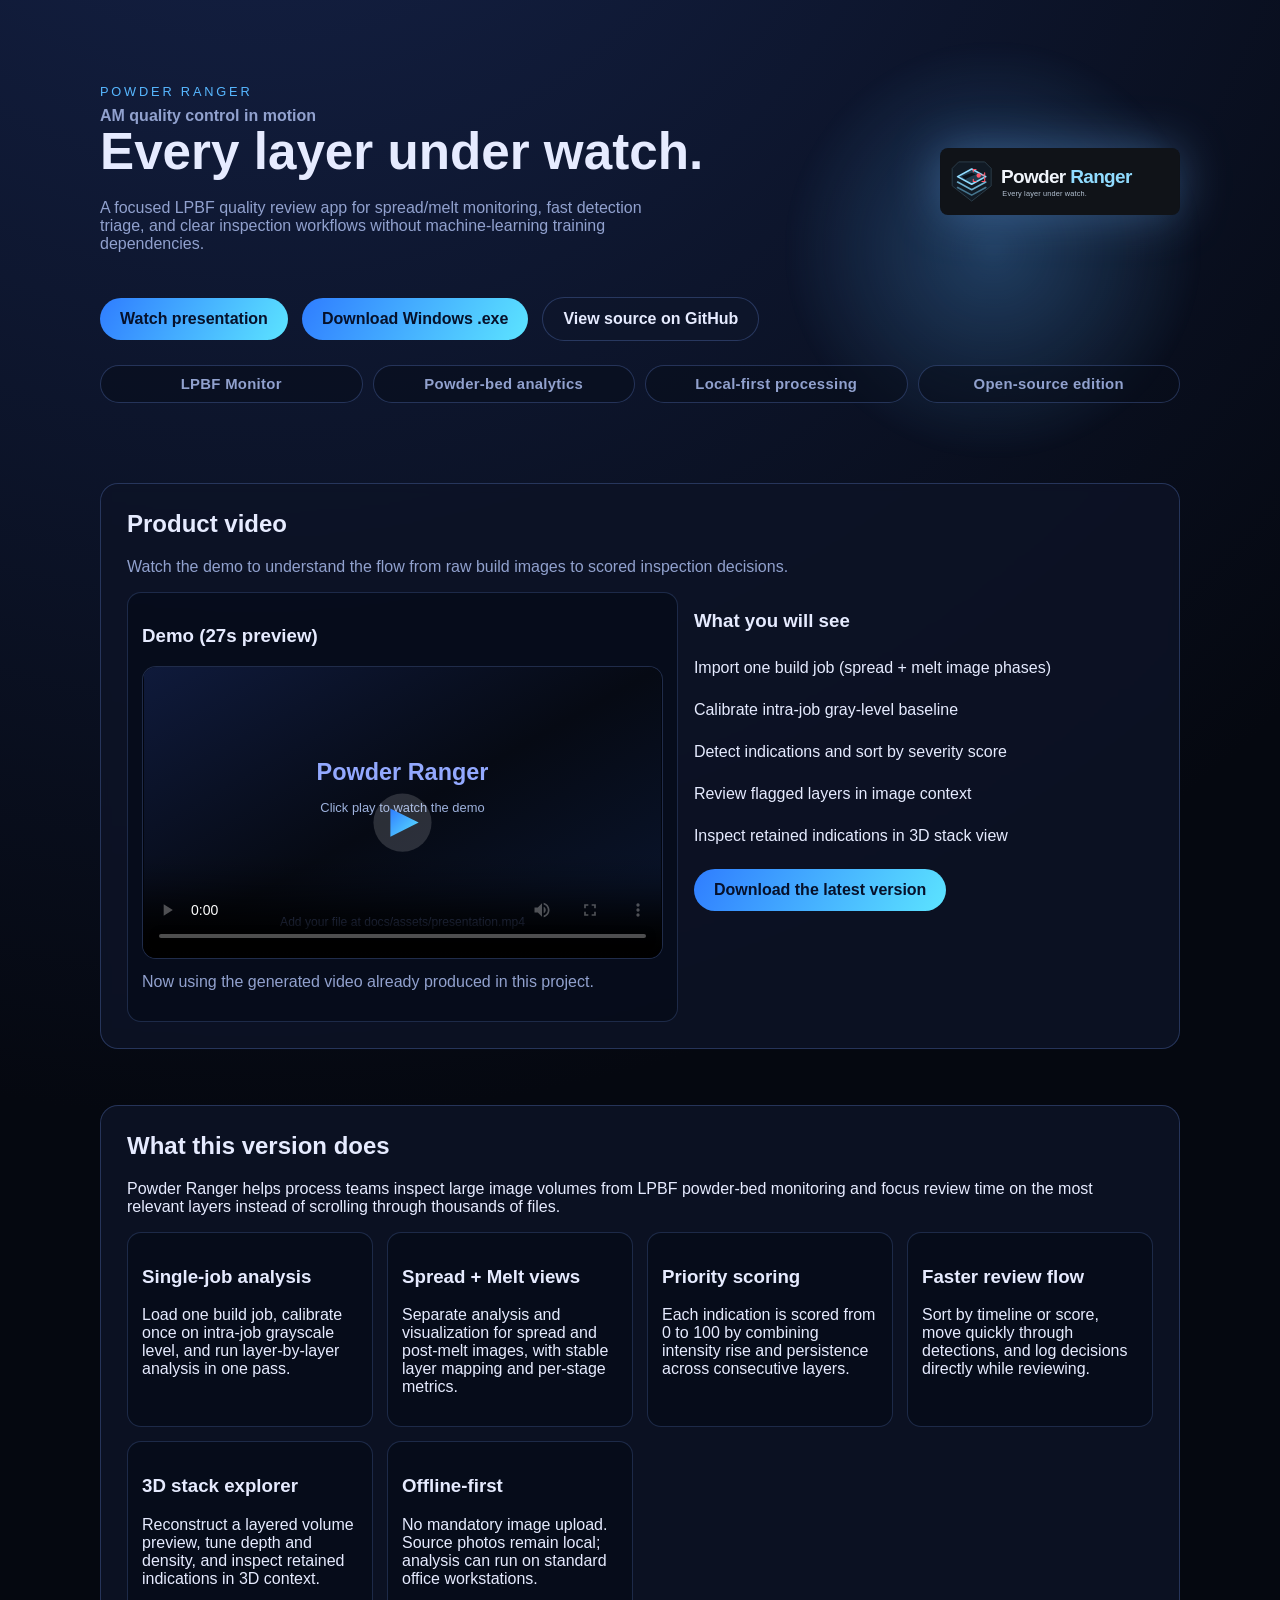
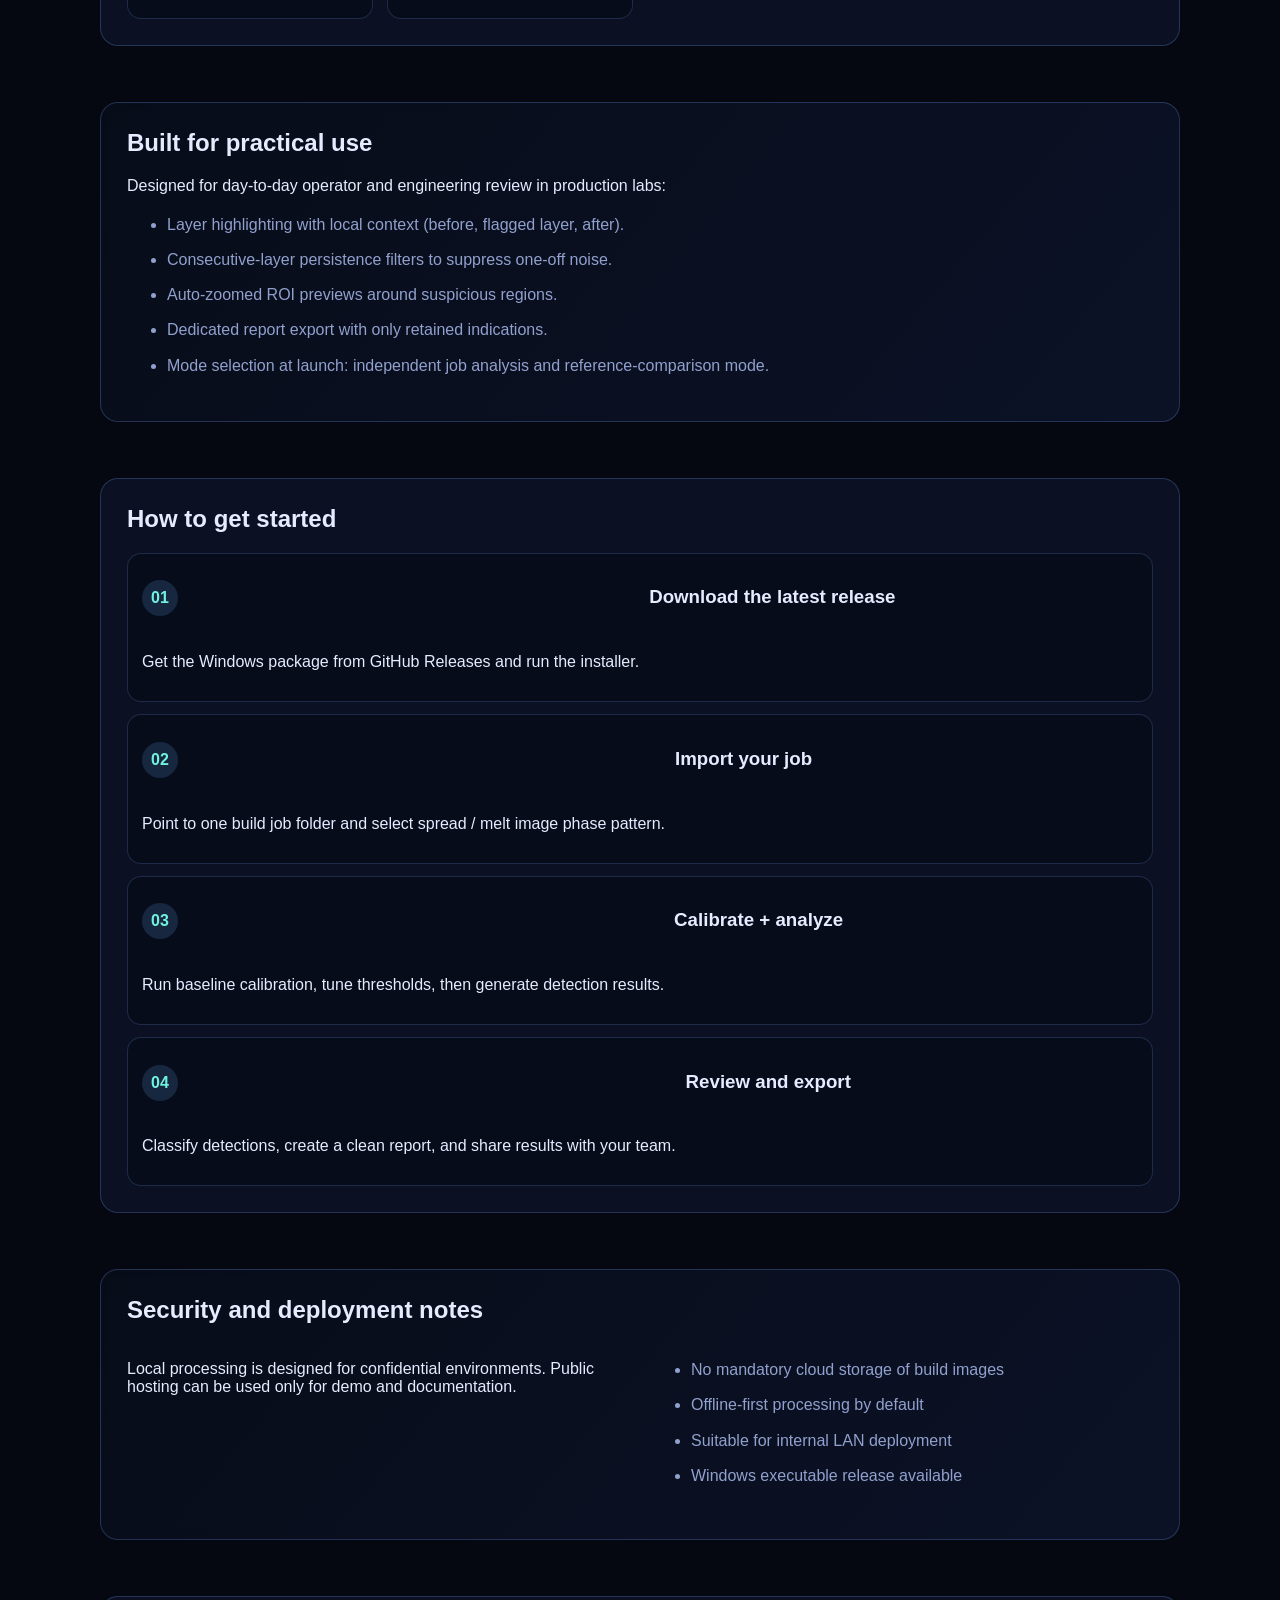
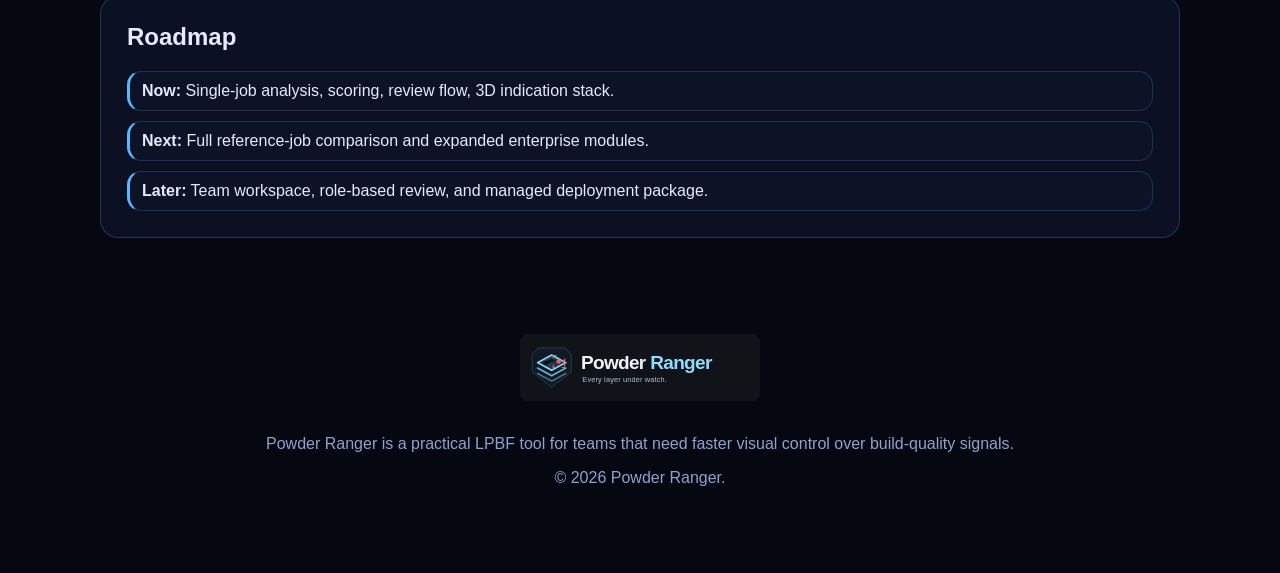
==== commit da47c0da: "Refine landing hero layout with large logo beside headline" ====
--- a/lpbf_inspector/docs/index.html
+++ b/lpbf_inspector/docs/index.html
@@ -15,19 +15,18 @@
 <body>
   <header class="hero">
     <div class="container hero-content">
-      <div class="hero-brand-row">
-        <img class="hero-logo" src="assets/powder-ranger-logo.svg" alt="Powder Ranger logo" />
+      <div class="hero-title-row">
         <div>
           <p class="eyebrow">Powder Ranger</p>
           <p class="hero-kicker">AM quality control in motion</p>
+          <h1>Every layer under watch.</h1>
+          <p class="subtitle">
+            A focused LPBF quality review app for spread/melt monitoring, fast detection triage, and clear inspection workflows without
+            machine-learning training dependencies.
+          </p>
         </div>
-      </div>
-
-      <h1>Every layer under watch.</h1>
-      <p class="subtitle">
-        A focused LPBF quality review app for spread/melt monitoring, fast detection triage, and clear inspection workflows without
-        machine-learning training dependencies.
-      </p>
+        <img class="hero-logo-large" src="assets/powder-ranger-logo.svg" alt="Powder Ranger logo" />
+      </div>
 
       <div class="hero-actions">
         <a class="btn btn-primary" href="#demo">Watch presentation</a>
--- a/lpbf_inspector/docs/styles.css
+++ b/lpbf_inspector/docs/styles.css
@@ -44,6 +44,14 @@
   z-index: 1;
 }
 
+.hero-title-row {
+  display: grid;
+  grid-template-columns: 1fr auto;
+  gap: 24px;
+  align-items: center;
+  margin-bottom: 18px;
+}
+
 .eyebrow {
   color: var(--brand);
   letter-spacing: 0.22em;
@@ -65,9 +73,11 @@
   margin-bottom: 14px;
 }
 
-.hero-logo {
-  width: 56px;
+.hero-logo-large {
+  width: clamp(120px, 22vw, 240px);
   height: auto;
+  justify-self: end;
+  filter: drop-shadow(0 0 24px rgba(114, 183, 255, 0.35));
 }
 
 h1 {
@@ -289,4 +299,17 @@
   .container {
     width: min(1080px, calc(100% - 24px));
   }
-}
+
+  .hero-title-row {
+    grid-template-columns: 1fr;
+  }
+
+  .hero-logo-large {
+    width: 130px;
+    justify-self: start;
+  }
+
+  h1 {
+    font-size: clamp(2rem, 9vw, 2.7rem);
+  }
+}
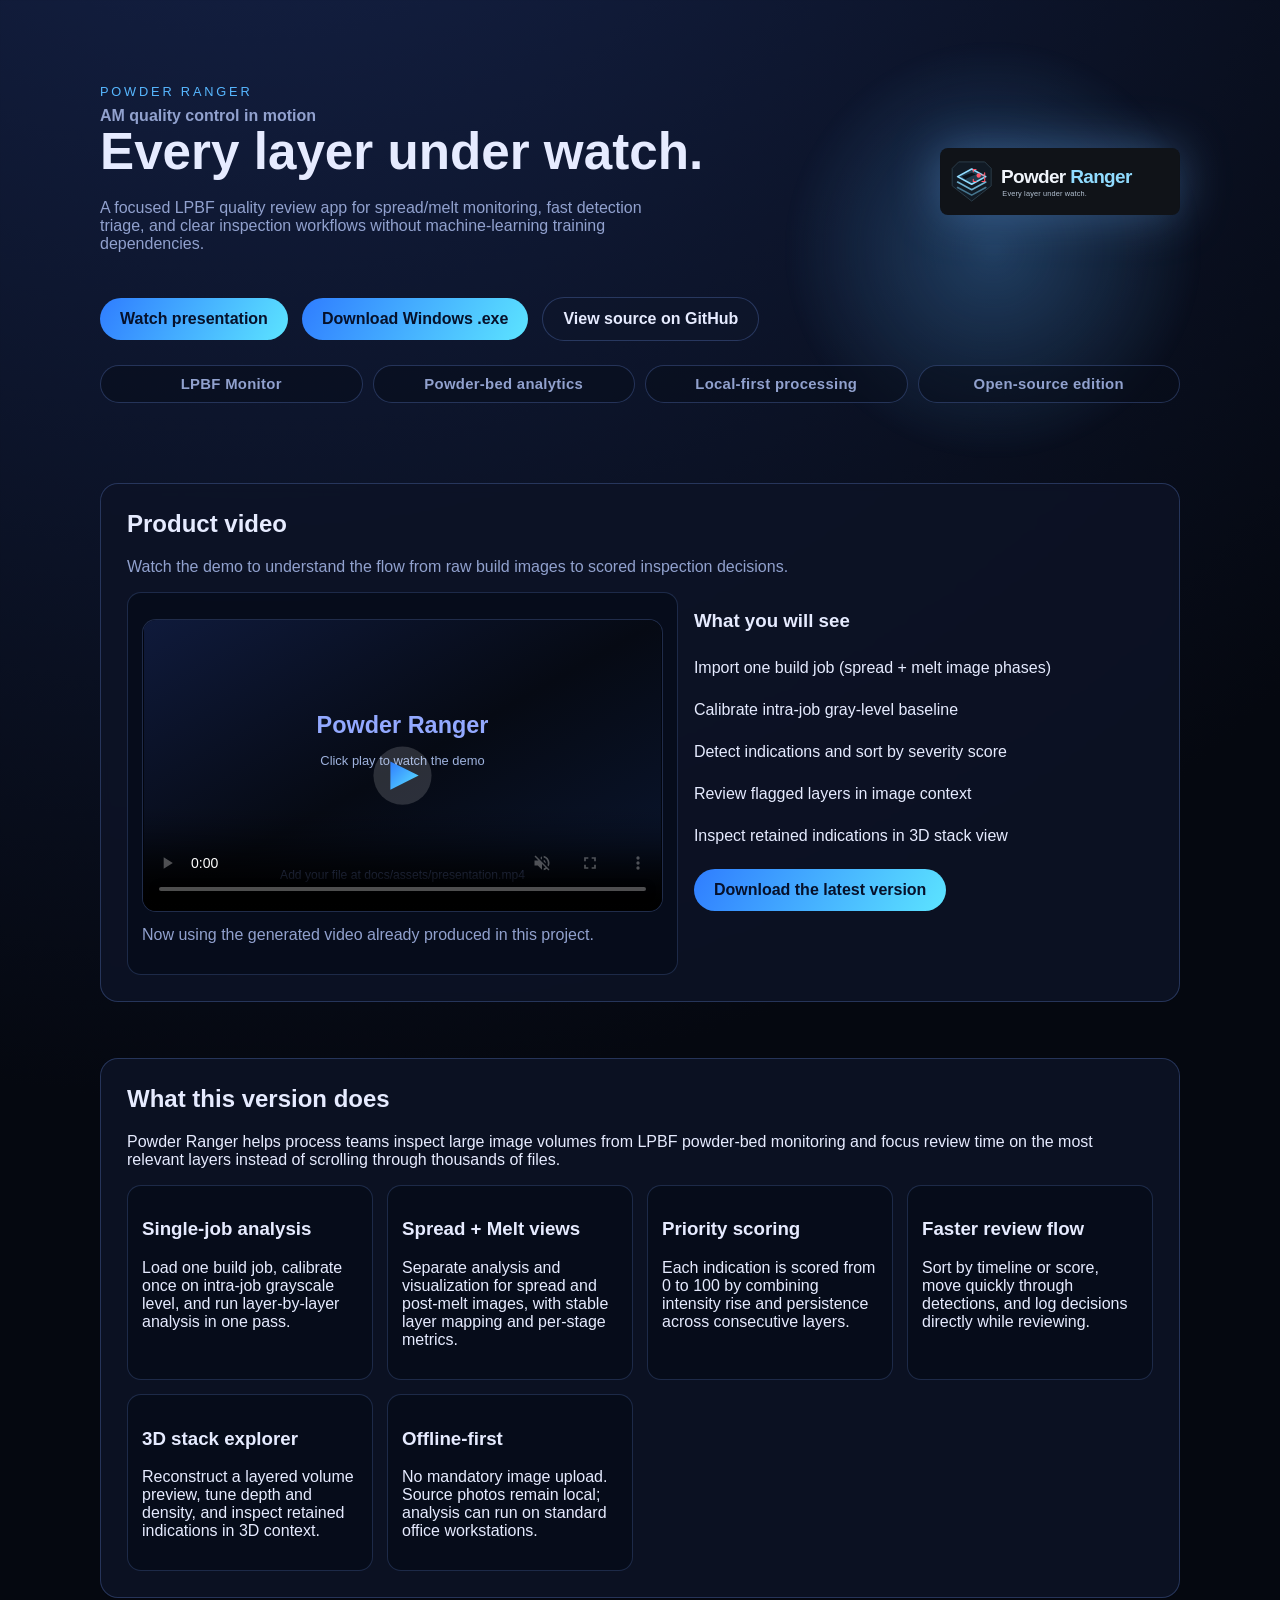
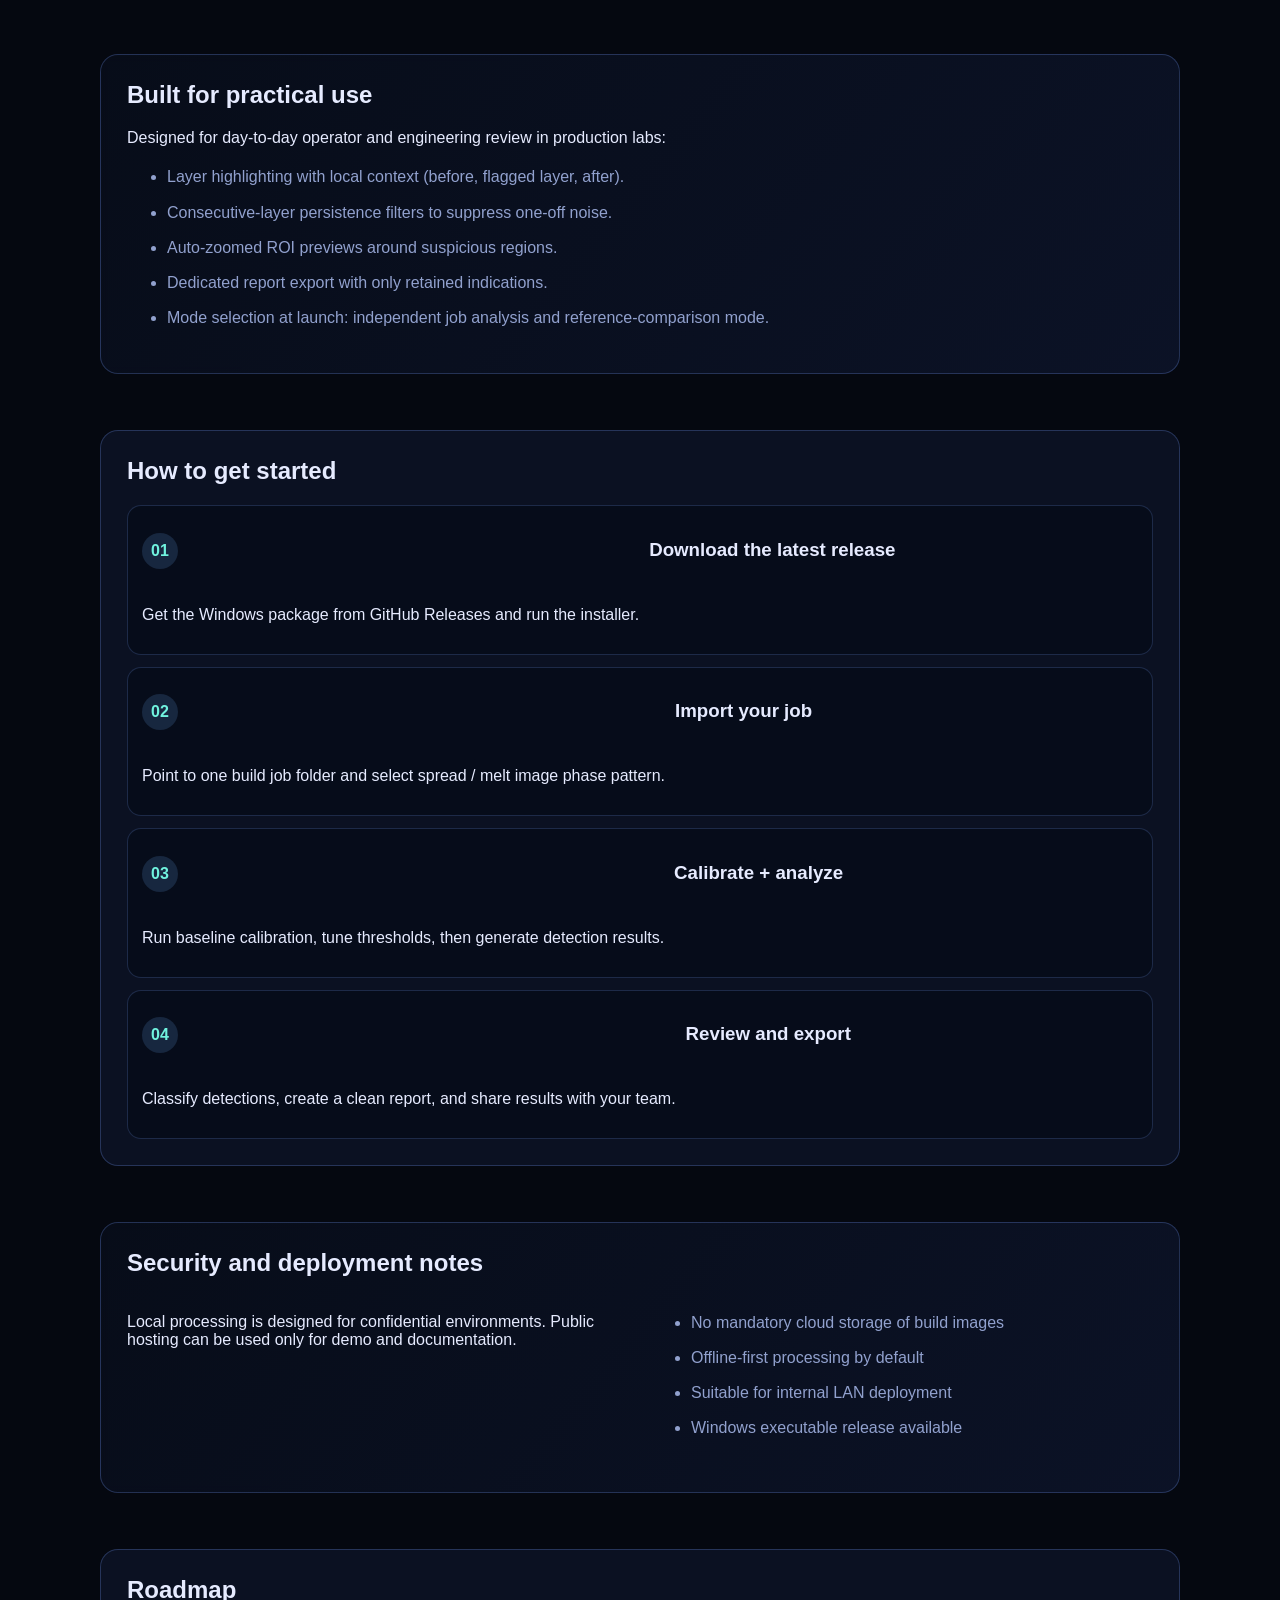
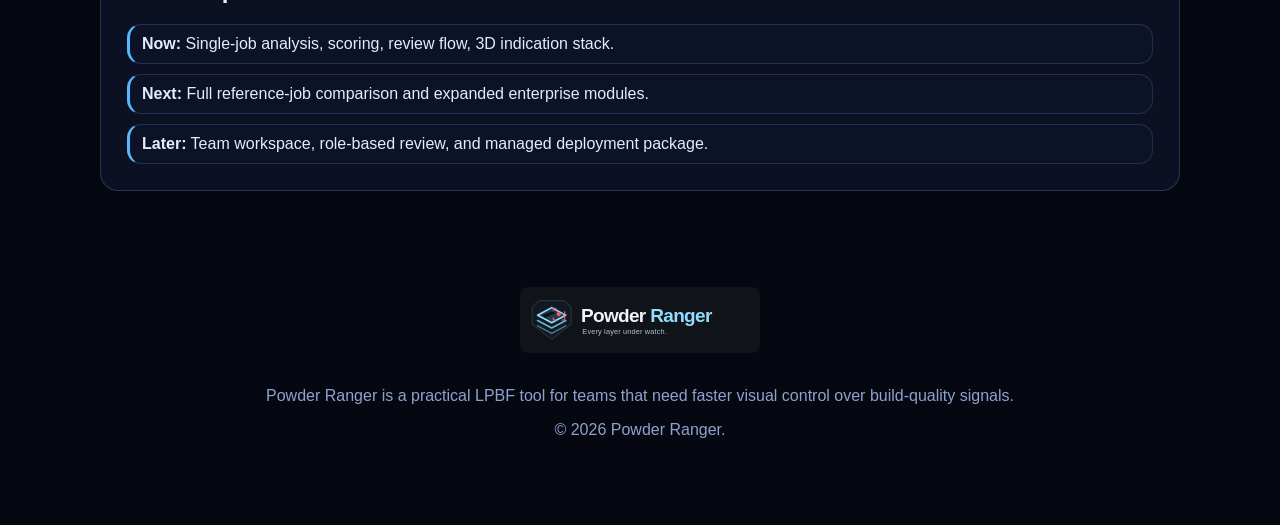
==== commit 52f7afe8: "Auto-play landing demo video and remove demo label" ====
--- a/lpbf_inspector/docs/index.html
+++ b/lpbf_inspector/docs/index.html
@@ -55,9 +55,8 @@
       <p class="muted section-intro">Watch the demo to understand the flow from raw build images to scored inspection decisions.</p>
       <div class="video-grid">
         <article class="video-panel">
-          <h3>Demo (27s preview)</h3>
           <div class="video-wrap">
-            <video controls preload="metadata" poster="assets/presentation-poster.svg">
+            <video controls autoplay muted playsinline preload="auto" poster="assets/presentation-poster.svg">
               <source src="assets/presentation.mp4" type="video/mp4" />
               Your browser does not support the HTML5 video tag.
             </video>
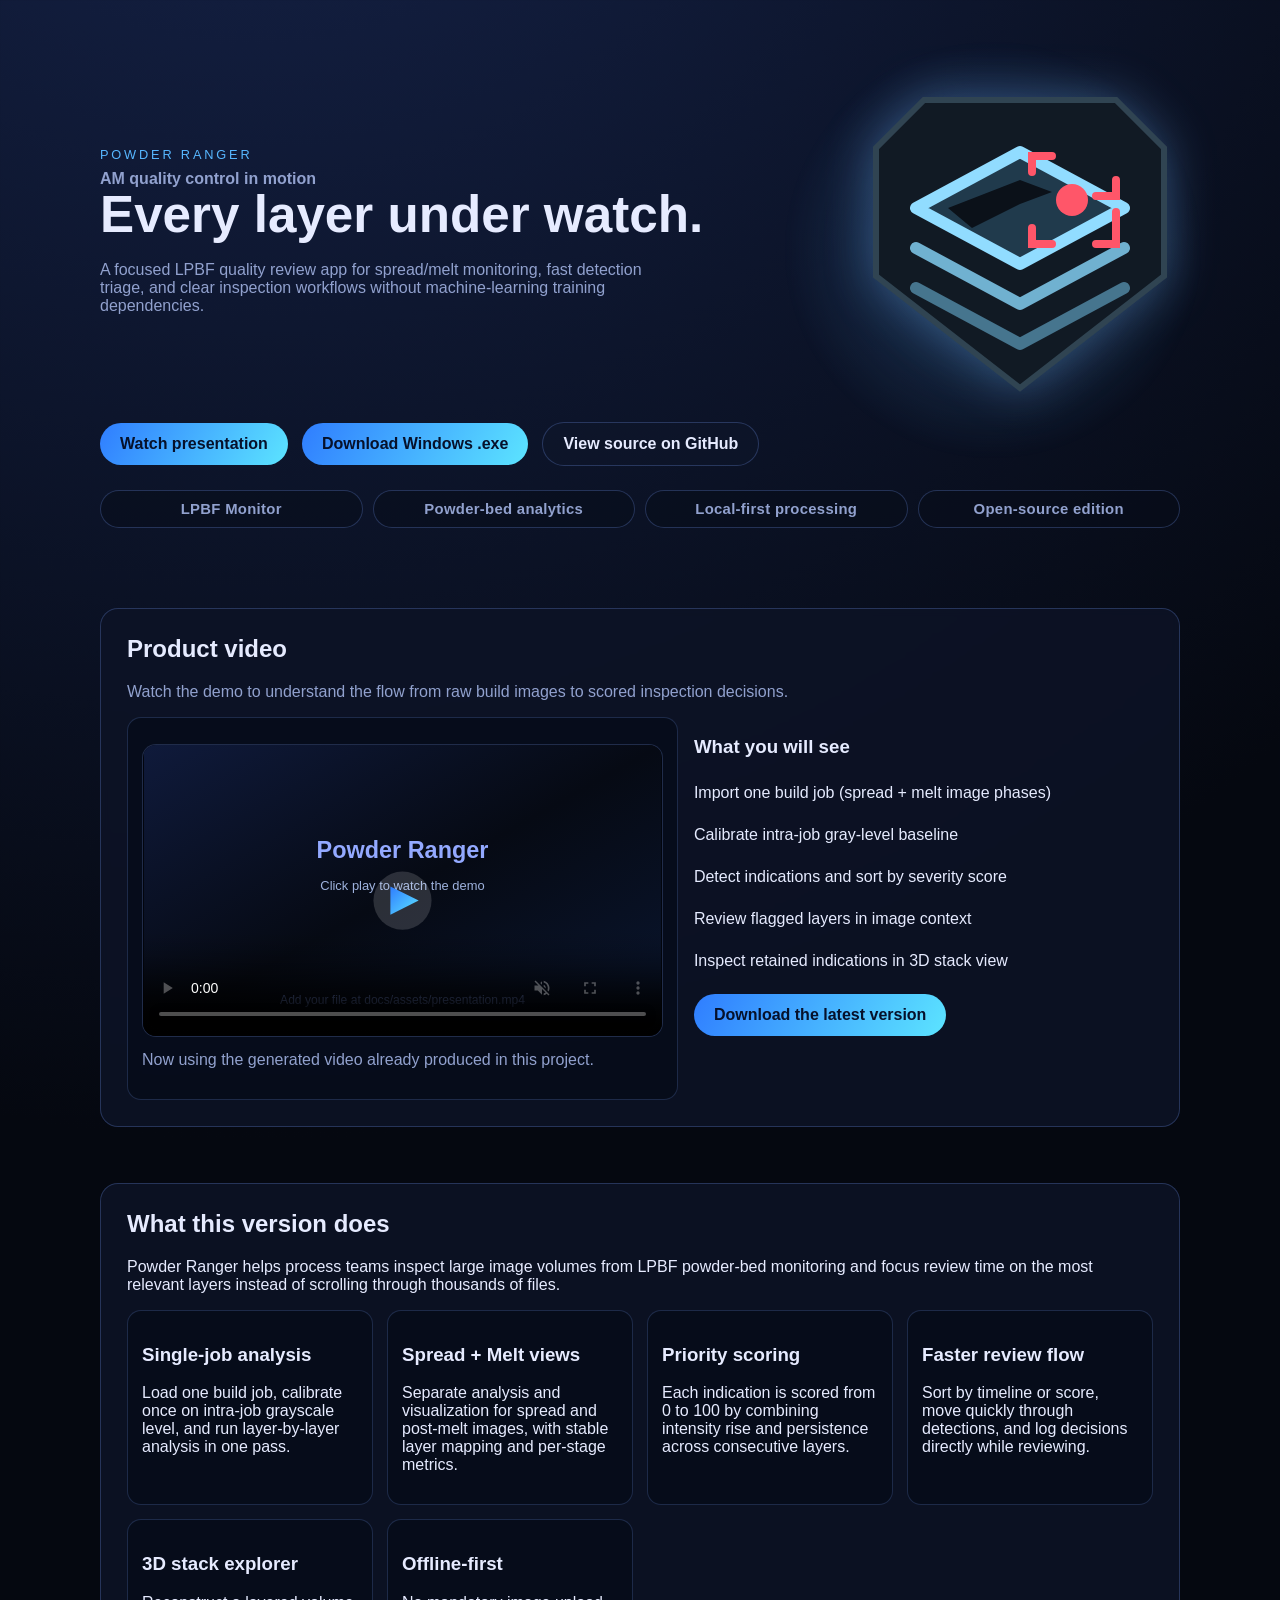
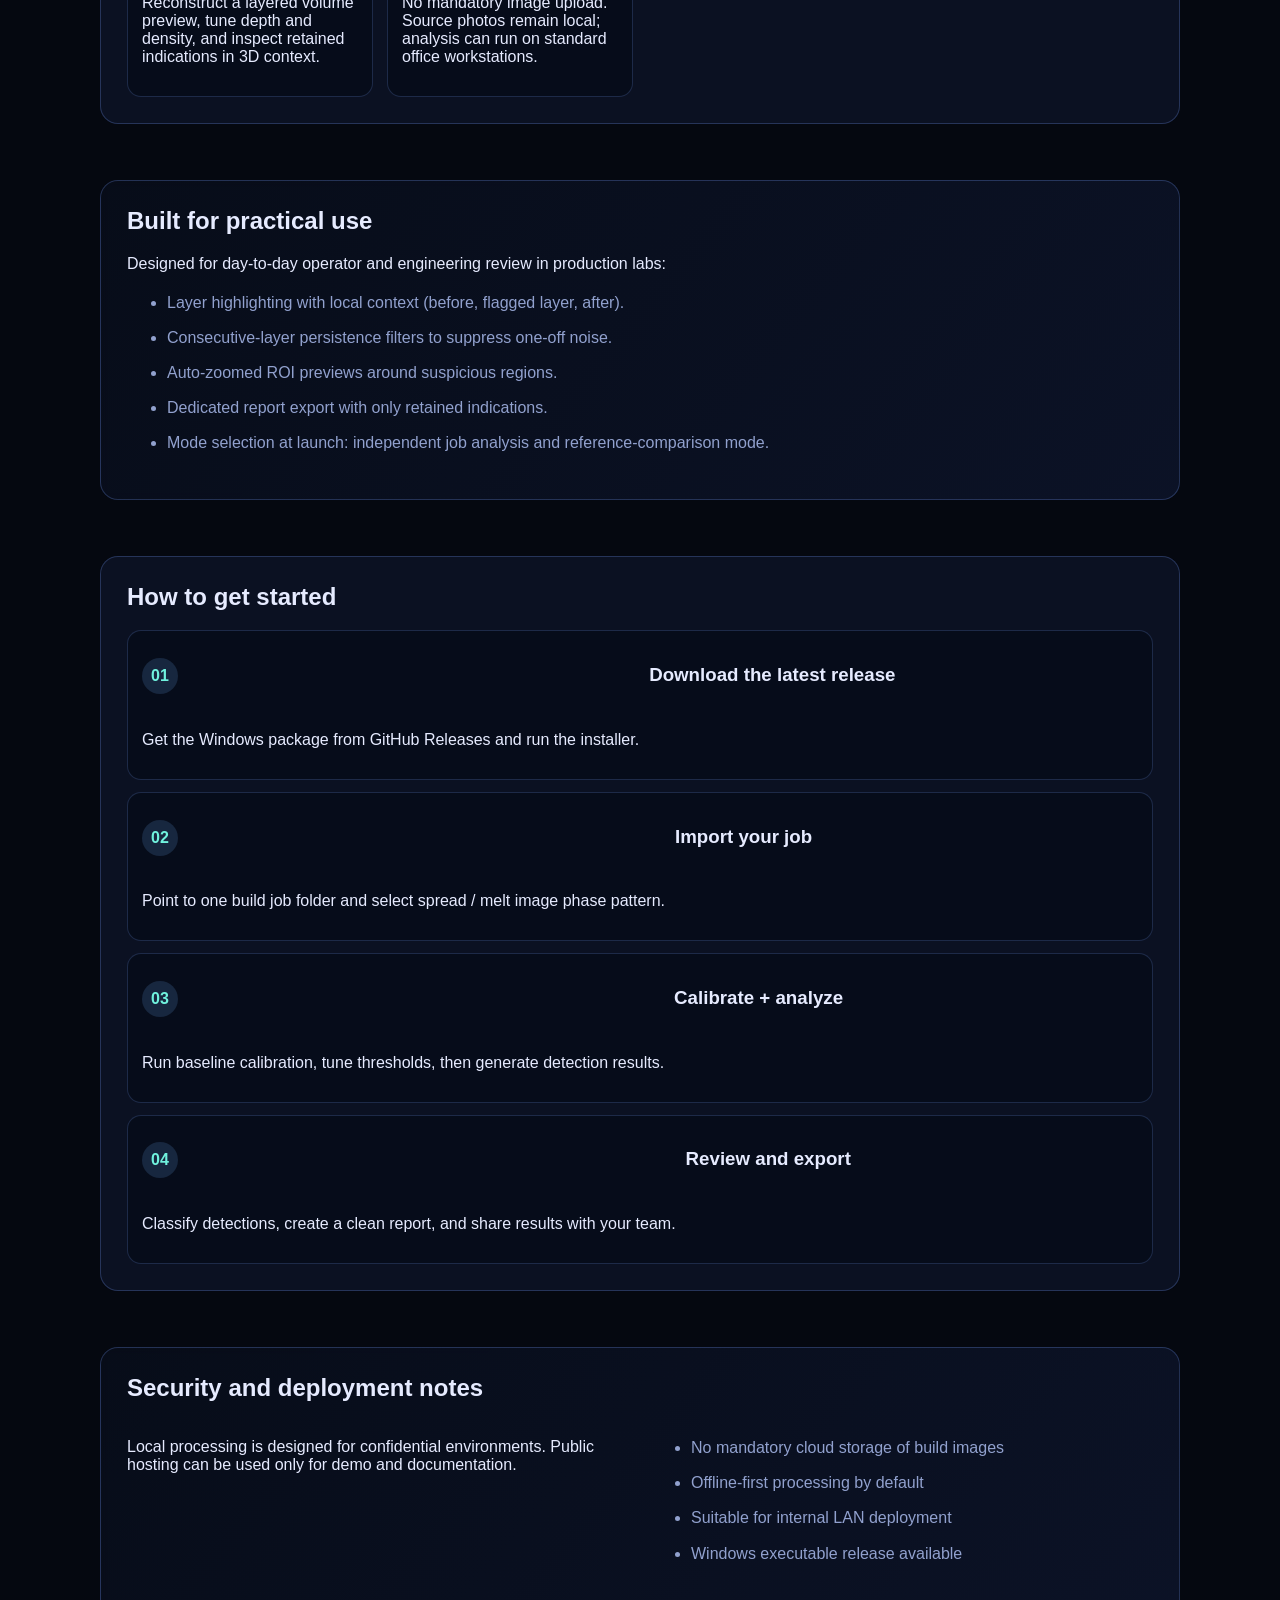
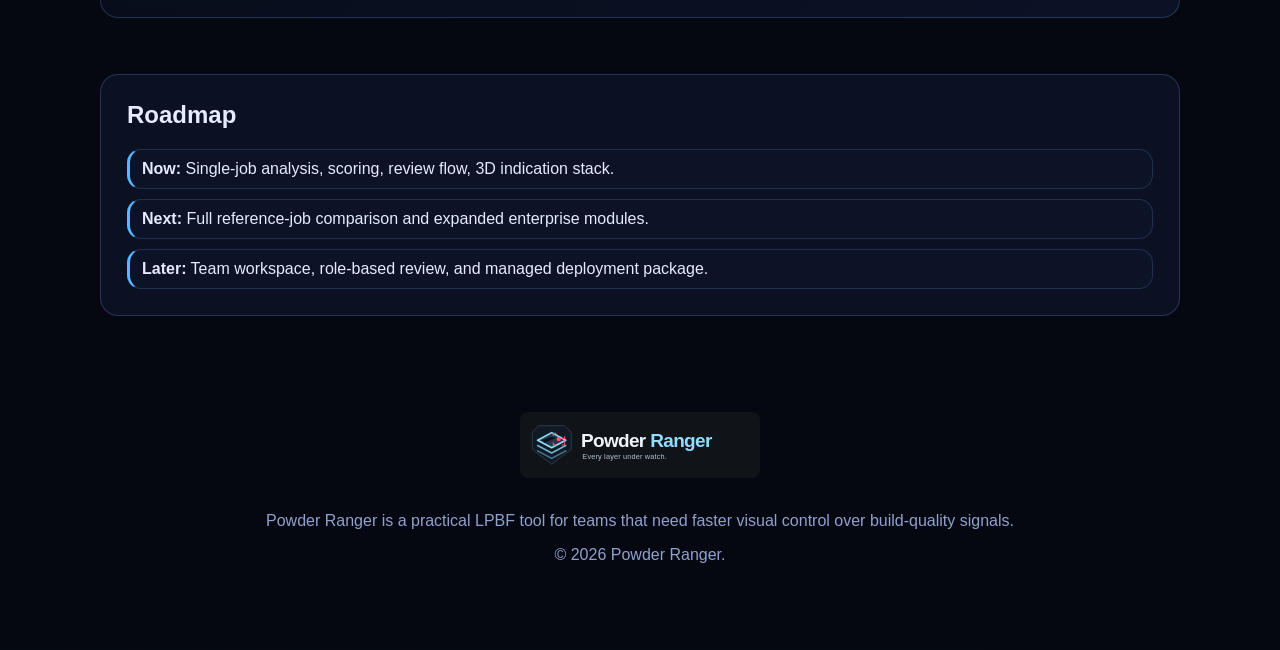
==== commit 604a6d59: "Use large shield icon on hero right for improved landing layout" ====
--- a/lpbf_inspector/docs/index.html
+++ b/lpbf_inspector/docs/index.html
@@ -25,7 +25,7 @@
             machine-learning training dependencies.
           </p>
         </div>
-        <img class="hero-logo-large" src="assets/powder-ranger-logo.svg" alt="Powder Ranger logo" />
+        <img class="hero-logo-large" src="assets/powder-ranger-icon.svg" alt="Powder Ranger icon" />
       </div>
 
       <div class="hero-actions">
--- a/lpbf_inspector/docs/styles.css
+++ b/lpbf_inspector/docs/styles.css
@@ -74,9 +74,10 @@
 }
 
 .hero-logo-large {
-  width: clamp(120px, 22vw, 240px);
+  width: clamp(150px, 26vw, 320px);
   height: auto;
   justify-self: end;
+  margin-left: auto;
   filter: drop-shadow(0 0 24px rgba(114, 183, 255, 0.35));
 }
 
@@ -305,7 +306,7 @@
   }
 
   .hero-logo-large {
-    width: 130px;
+    width: 140px;
     justify-self: start;
   }
 
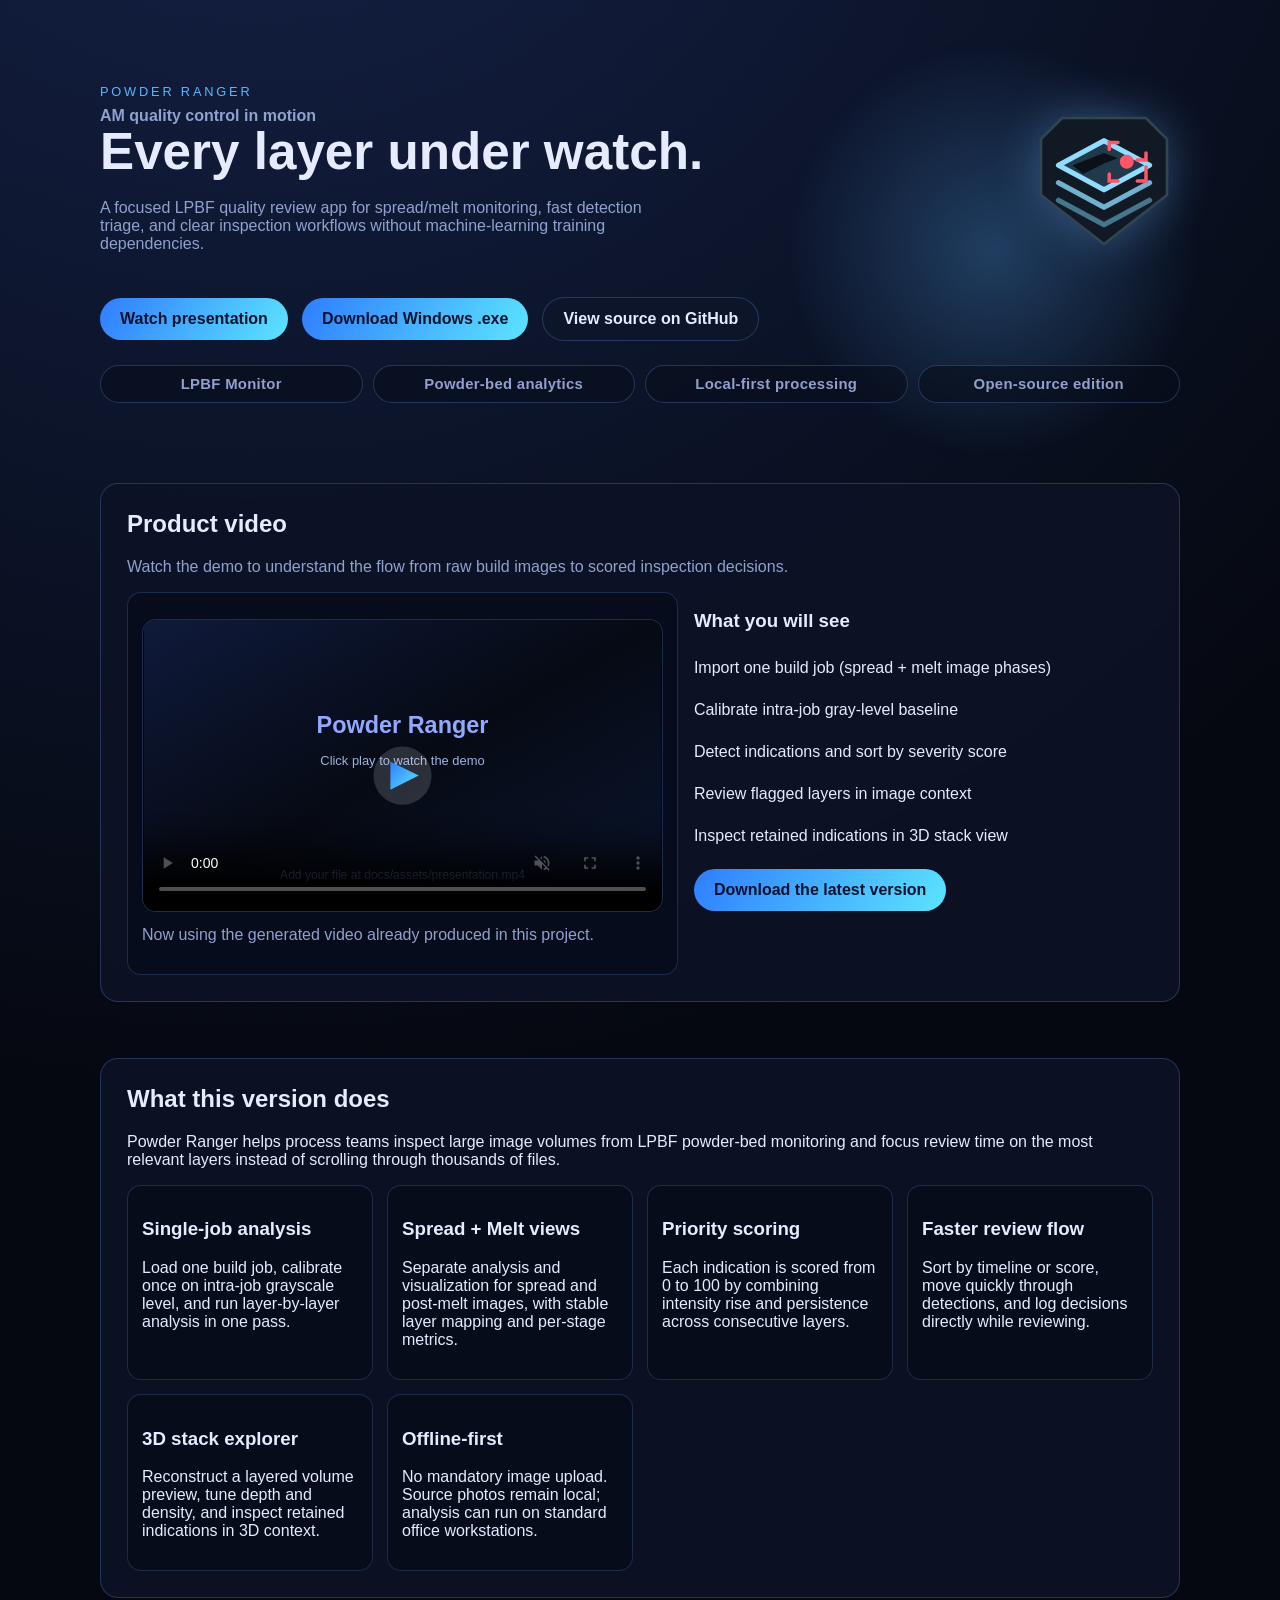
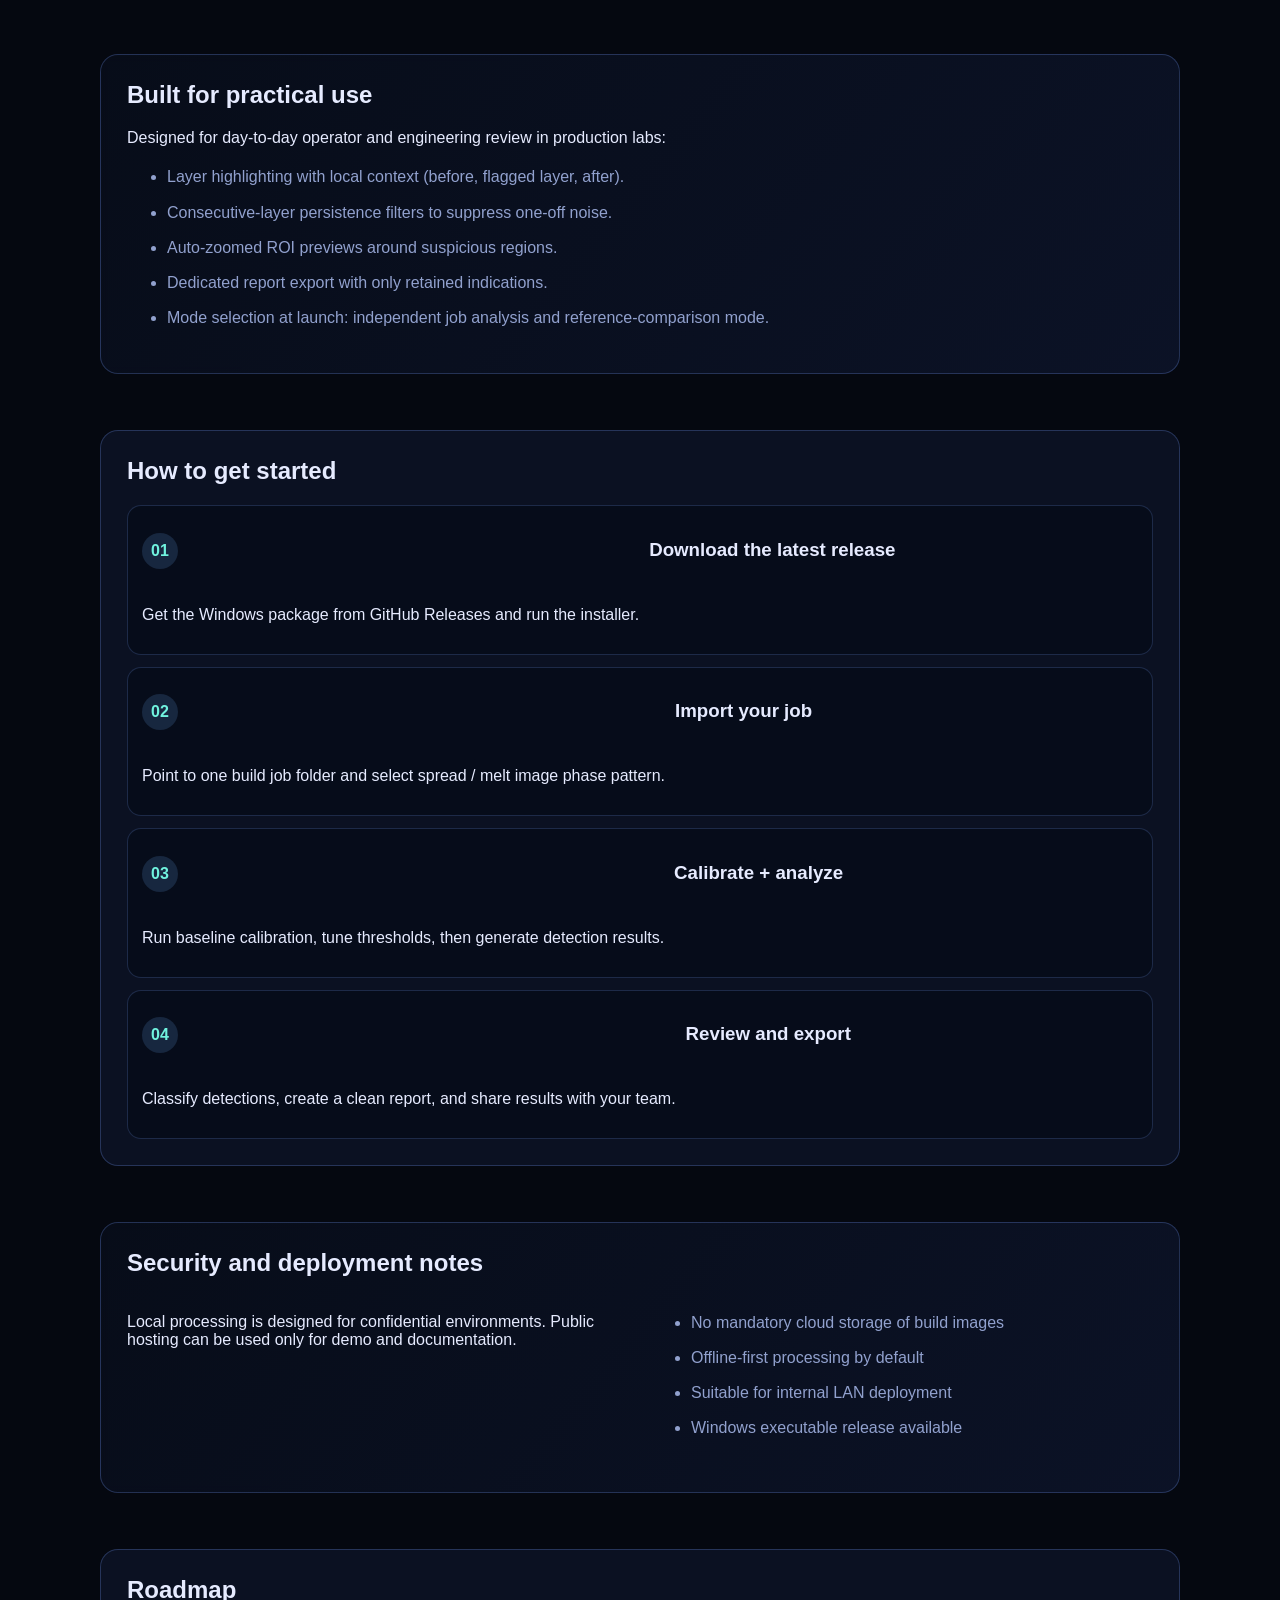
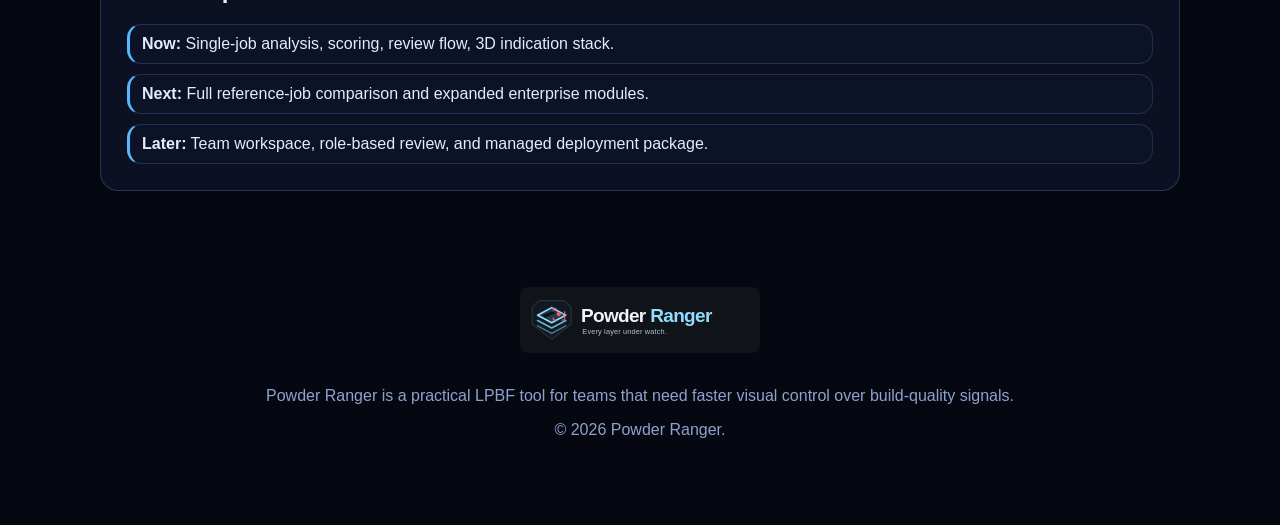
==== commit baf0155e: "Adjust hero icon size/right alignment and add repeating halo pulse" ====
--- a/lpbf_inspector/docs/index.html
+++ b/lpbf_inspector/docs/index.html
@@ -25,7 +25,9 @@
             machine-learning training dependencies.
           </p>
         </div>
-        <img class="hero-logo-large" src="assets/powder-ranger-icon.svg" alt="Powder Ranger icon" />
+        <div class="hero-logo-wrap">
+          <img class="hero-logo-large" src="assets/powder-ranger-icon.svg" alt="Powder Ranger icon" />
+        </div>
       </div>
 
       <div class="hero-actions">
--- a/lpbf_inspector/docs/styles.css
+++ b/lpbf_inspector/docs/styles.css
@@ -46,7 +46,7 @@
 
 .hero-title-row {
   display: grid;
-  grid-template-columns: 1fr auto;
+  grid-template-columns: minmax(0, 1fr) auto;
   gap: 24px;
   align-items: center;
   margin-bottom: 18px;
@@ -74,11 +74,31 @@
 }
 
 .hero-logo-large {
-  width: clamp(150px, 26vw, 320px);
+  width: clamp(88px, 11vw, 140px);
   height: auto;
+}
+
+.hero-logo-wrap {
+  display: grid;
+  place-items: center end;
+  margin-left: auto;
+  padding: 6px;
+  border-radius: 50%;
+  filter: drop-shadow(0 0 24px rgba(114, 183, 255, 0.35));
+  animation: logo-pulse 2.6s ease-in-out infinite;
   justify-self: end;
-  margin-left: auto;
-  filter: drop-shadow(0 0 24px rgba(114, 183, 255, 0.35));
+}
+
+@keyframes logo-pulse {
+  0%,
+  100% {
+    filter: drop-shadow(0 0 16px rgba(114, 183, 255, 0.30));
+    transform: translateY(0px) scale(1);
+  }
+  50% {
+    filter: drop-shadow(0 0 26px rgba(112, 226, 255, 0.58));
+    transform: translateY(0px) scale(1.04);
+  }
 }
 
 h1 {
@@ -306,8 +326,7 @@
   }
 
   .hero-logo-large {
-    width: 140px;
-    justify-self: start;
+    width: 96px;
   }
 
   h1 {
